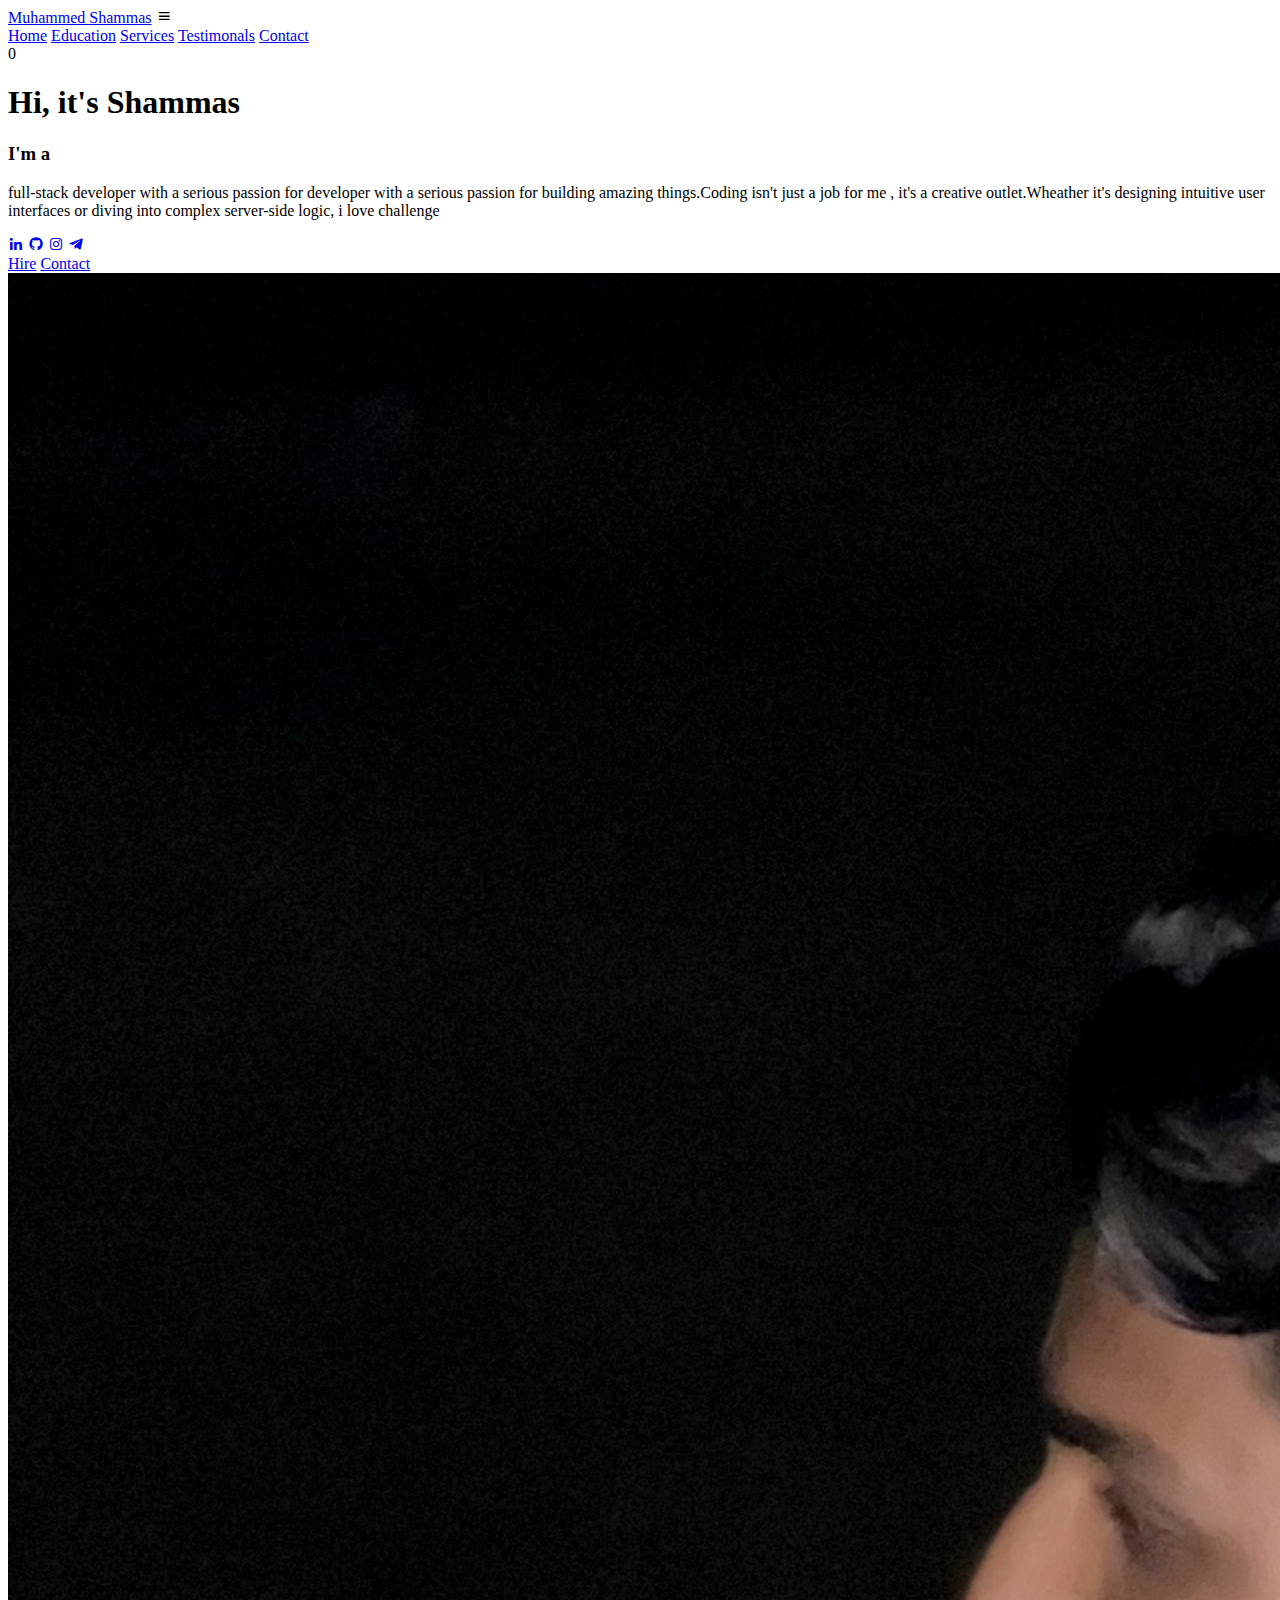
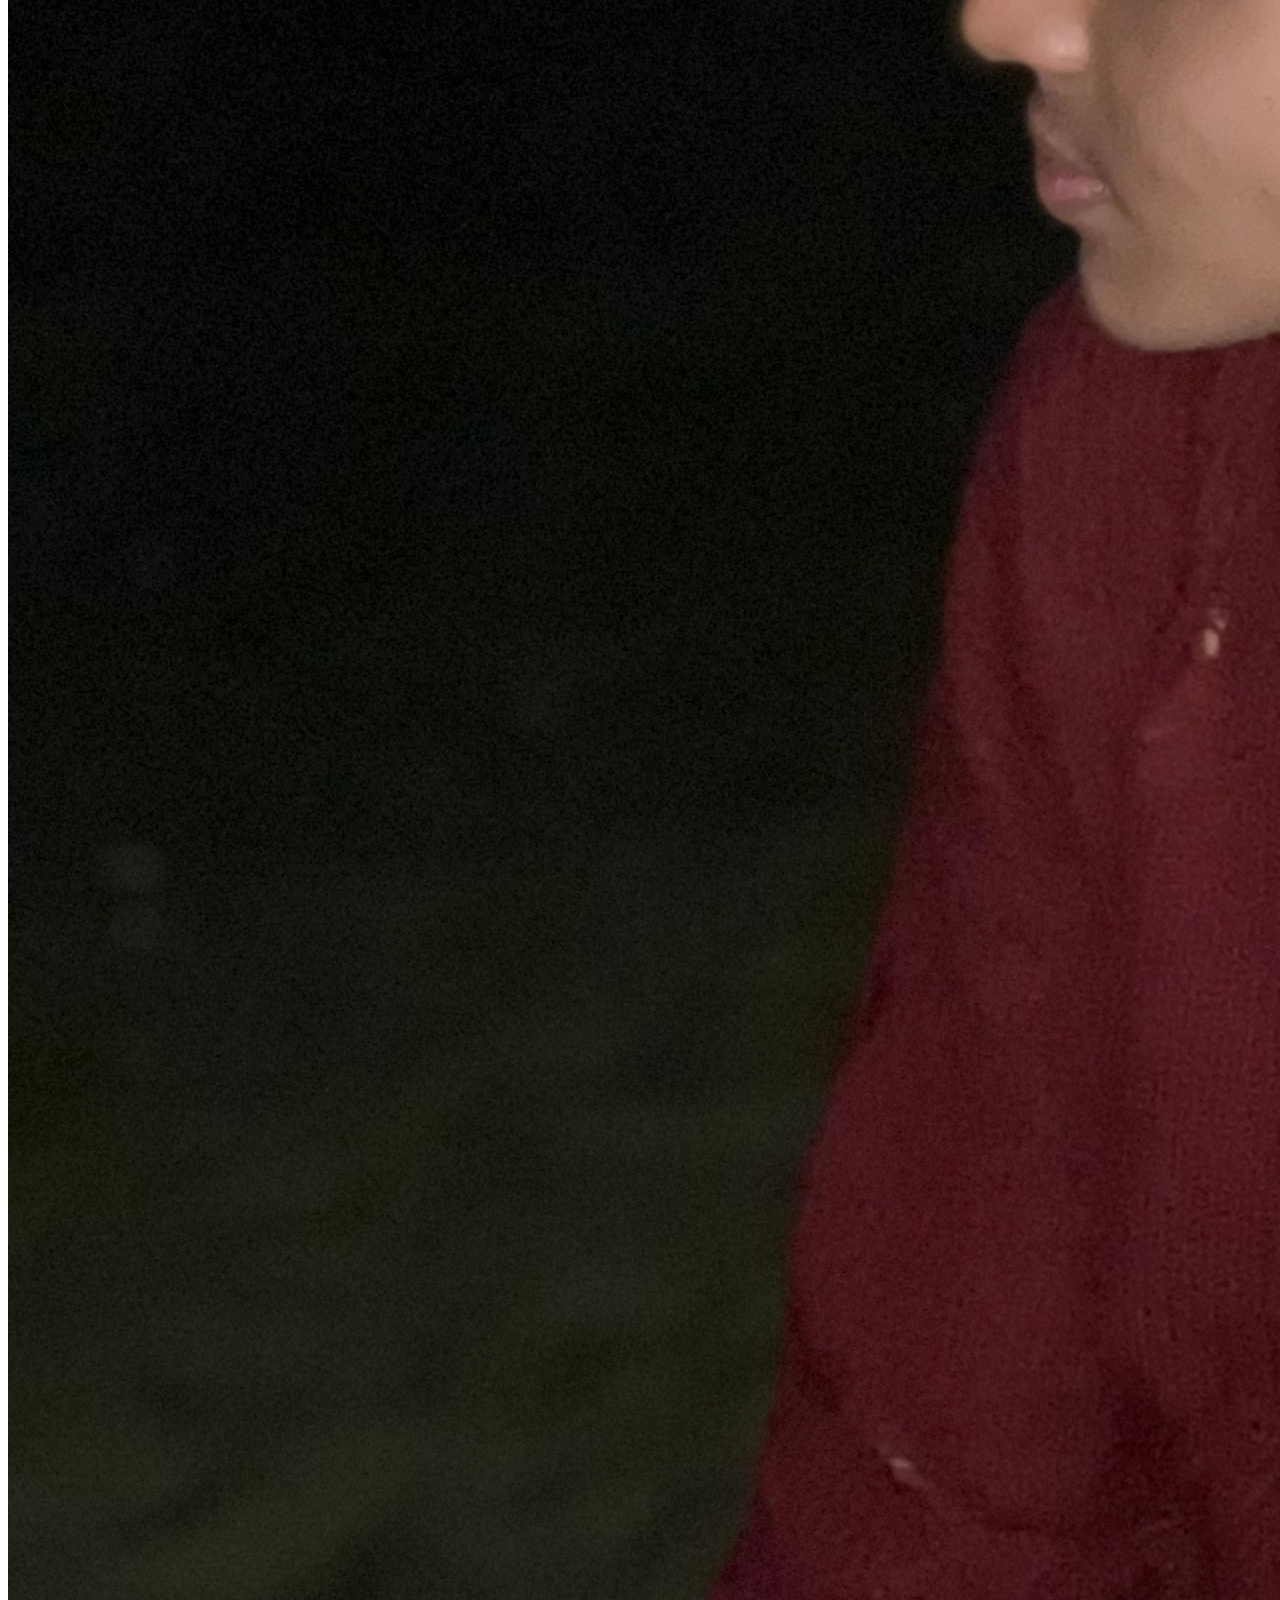
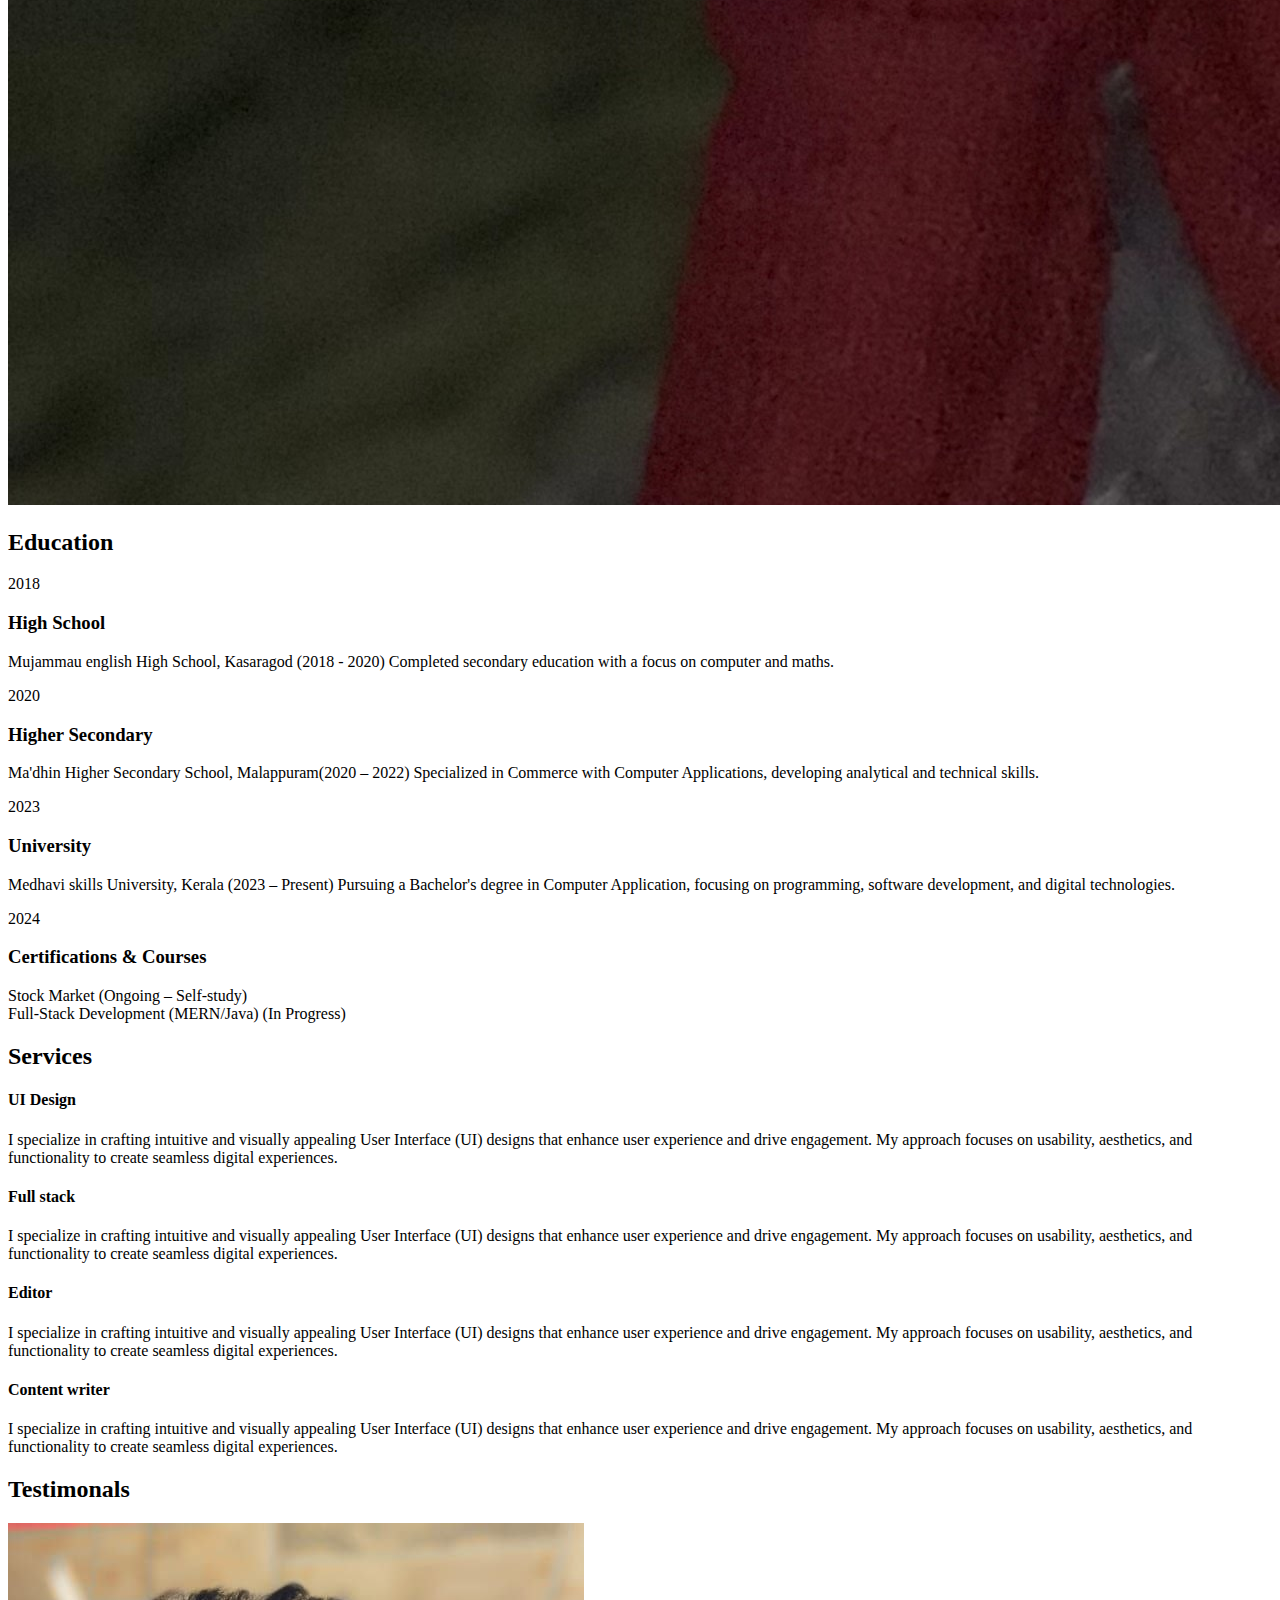
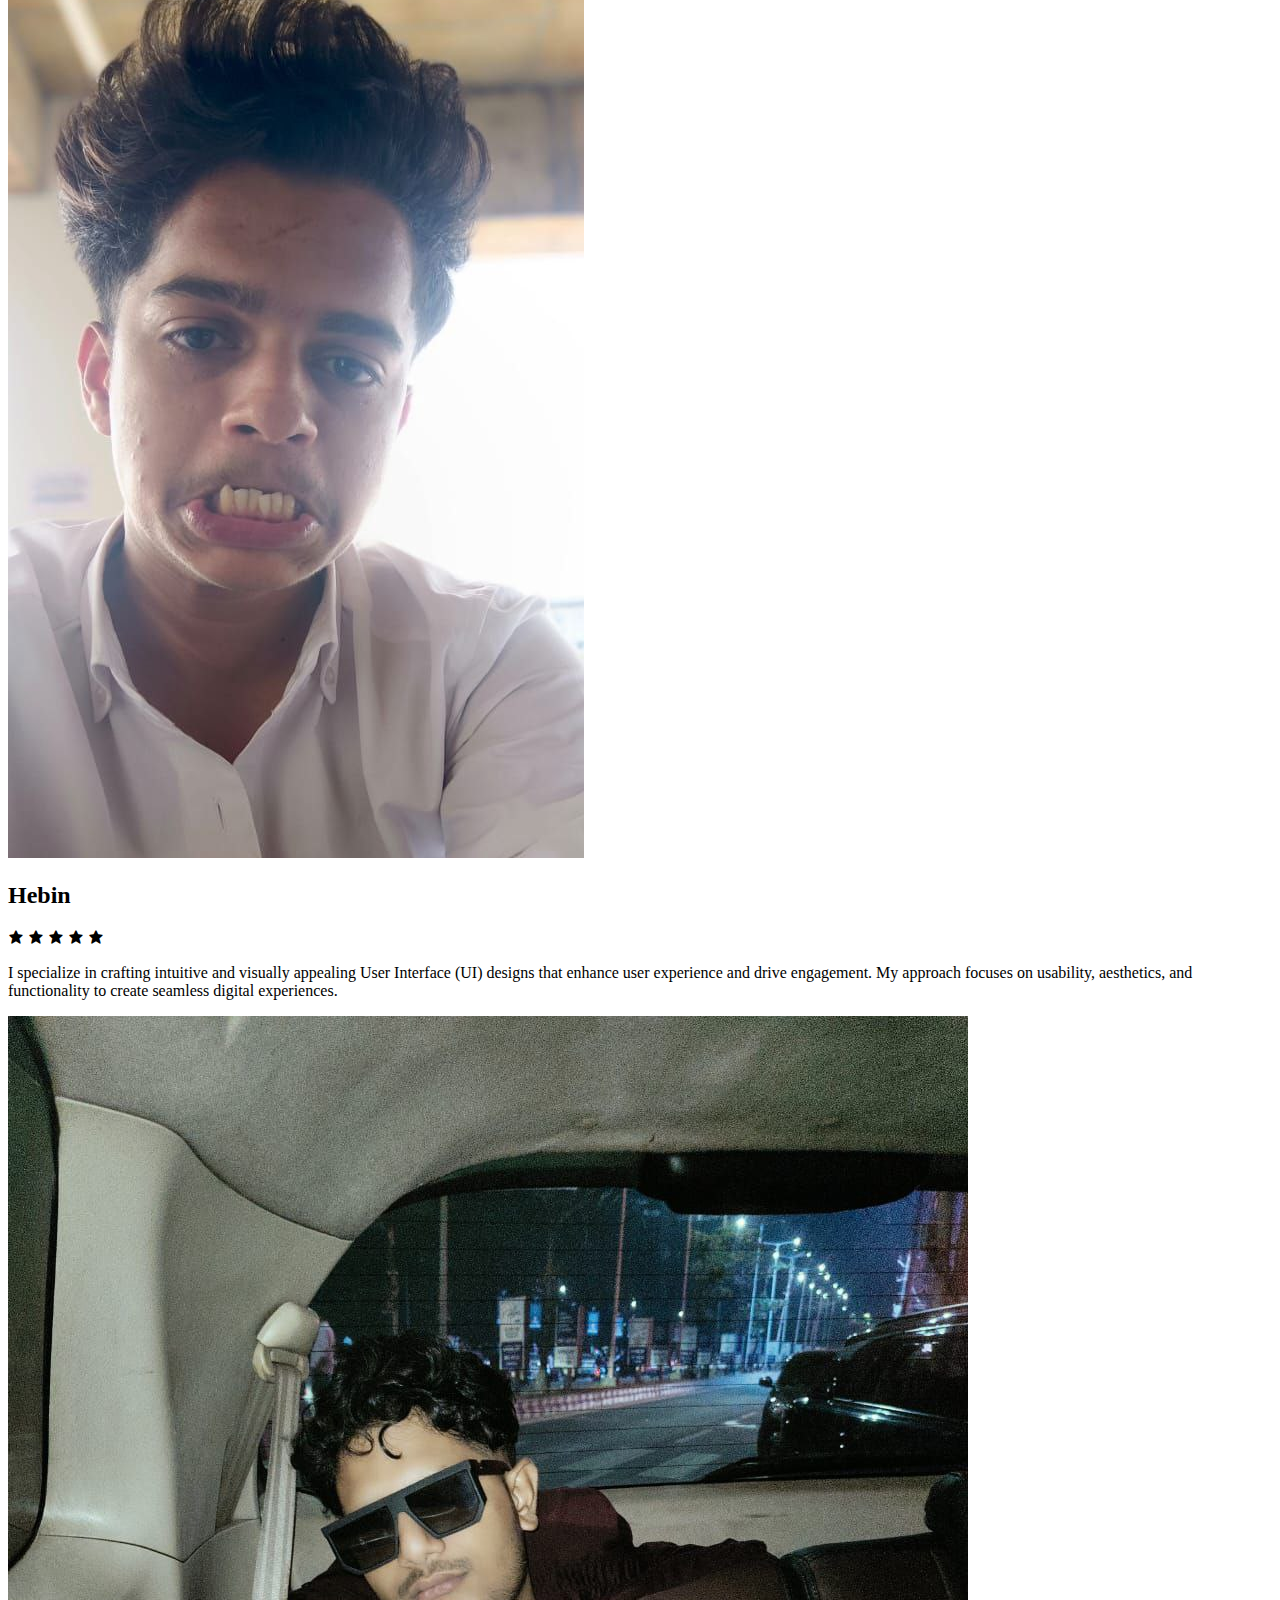
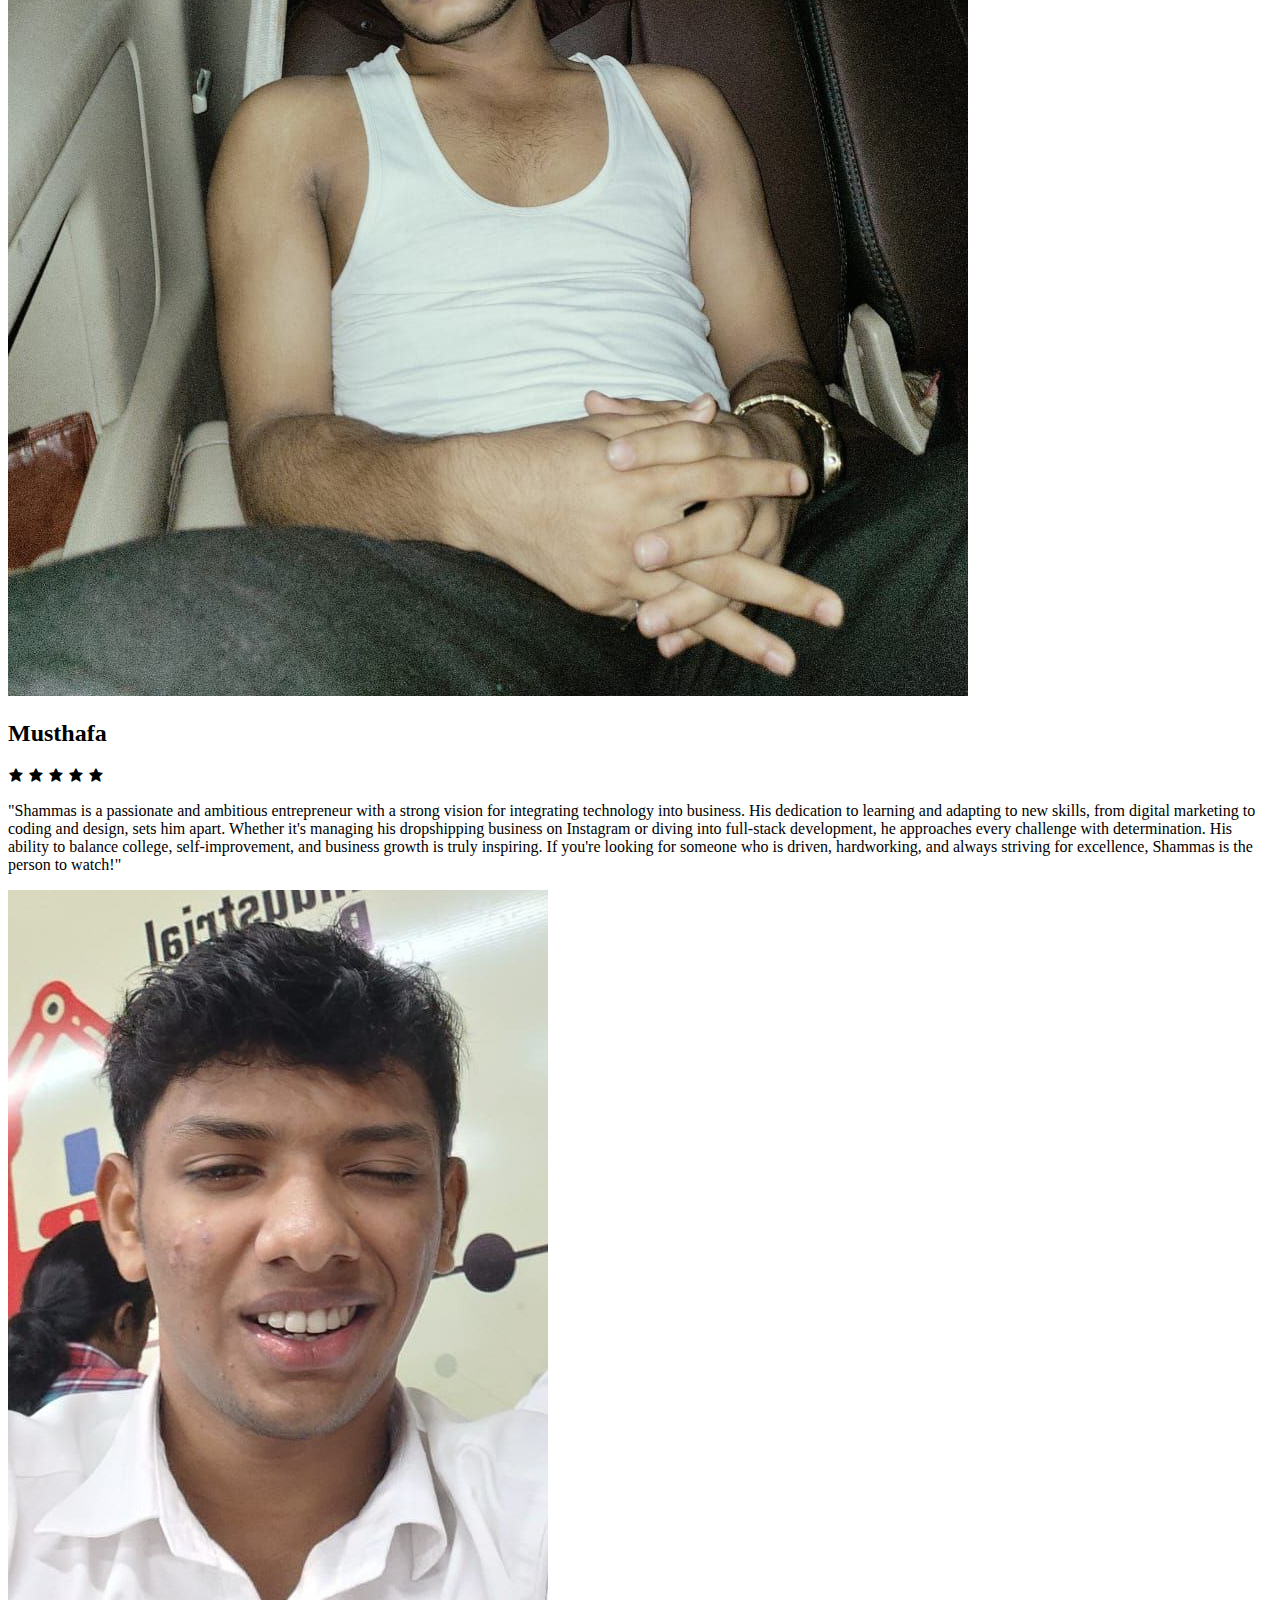
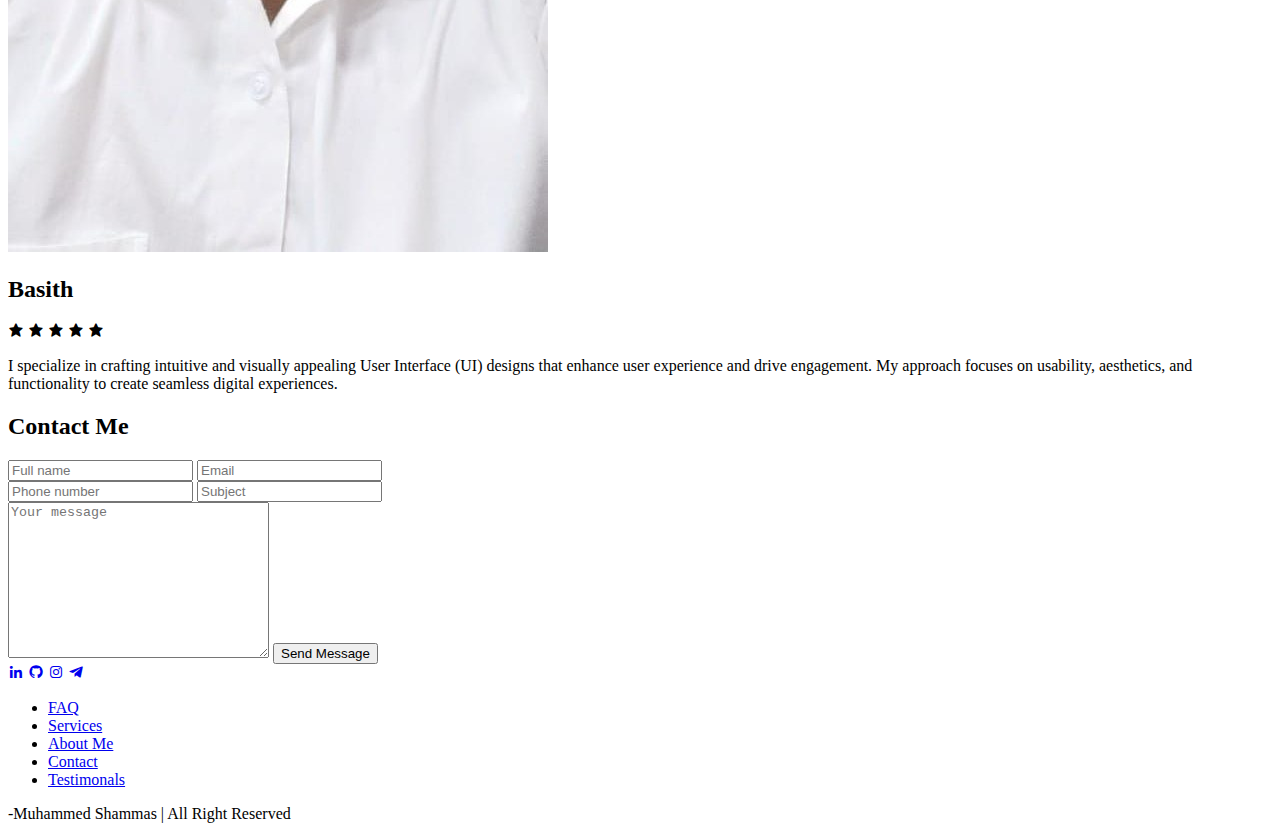
==== index.html @ 249c3560 "Create index.html" ====
<!DOCTYPE html>
<html lang="en">
<head>
    <meta charset="UTF-8">
    <meta name="viewport" content="width=device-width, initial-scale=1.0">
    <title>Portfolio</title>
    <link rel="stylesheet" href="style.css">
    <link href='https://unpkg.com/boxicons@2.1.4/css/boxicons.min.css' rel='stylesheet'>
</head>
<body>

    <header class="header">
        <a href="#home" class="logo">Muhammed
            <span>Shammas</span></a>

            <i class='bx bx-menu' id="menu-icon"></i>

            <nav class="navbar">
                <a href="#home" class="active">Home</a>
                <a href="#education">Education</a>
                <a href="#services">Services</a>
                <a href="#testimonials">Testimonals</a>
                <a href="#contact">Contact</a>
                
            </nav>
    </header>
0
    <section class="home" id="home">
        <div class ="home-content">
            <h1> Hi, it's <span>Shammas</span></h1>
            <h3 class="text-animation">I'm a <span>
            </span></h3>
            <p>full-stack developer with a serious passion for developer with a serious passion for building amazing things.Coding isn't just a job for me , it's a creative outlet.Wheather it's designing intuitive user interfaces or diving into complex server-side logic, i love challenge</p>
            
            <div class="social-icons">
                <a href="https://www.linkedin.com/in/muhammed-shammas-97738934b?utm_source=share&utm_campaign=share_via&utm_content=profile&utm_medium=android_app"><i class='bx bxl-linkedin'></i></a>
                <a href="https://github.com/Shammmu"><i class='bx bxl-github' ></i></a>
                <a href="https://www.instagram.com/mhd_shms._?igsh=MTZoYzhnMzBIZmNqza=="><i class='bx bxl-instagram' ></i></a>
                <a href="https://t.me/contact/1739000240:8eMPopw_fuhthGIH"><i class='bx bxl-telegram'></i></a>
            </div>

                 <div class="btn-group">
                  <a href="https://wa.me/qr/IO5KYTDDGDRPA1" class="btn">Hire</a>
                  <a href="#contact"
                class="btn">Contact</a>
        </div>
    </div>
            <div class="home-img">
             <img src="../shammas.jpg" alt="">
          </div>
    </section>

<section class="education" id="education">
    <h2 class="heading">Education</h2>

    <div class="timeline-items">
        <div class="timeline-dot"></div>
            <div class="timeline-date">2018</div>
            <div class="timeline-content">
                <h3>High School</h3>
                <p> Mujammau english High School, Kasaragod (2018 - 2020)
                    Completed secondary education with a focus on computer and maths.</p>
            </div>
        </div>
    

    <div class="timeline-items">
        <div class="timeline-dot"></div>
            <div class="timeline-date">2020</div>
            <div class="timeline-content">
                <h3>Higher Secondary</h3>
                <p>Ma'dhin Higher Secondary School, Malappuram(2020 – 2022)
                    Specialized in Commerce with Computer Applications, developing analytical and technical skills.</p>
            </div>
        
    </div>

    <div class="timeline-items">
        <div class="timeline-dot"></div>
            <div class="timeline-date">2023</div>
            <div class="timeline-content">
                <h3>University</h3>
                <p>Medhavi skills University, Kerala (2023 – Present)
                    Pursuing a Bachelor's degree in Computer Application, focusing on programming, software development, and digital technologies.</p>
            </div>
        
    </div>

    <div class="timeline-items">
        <div class="timeline-dot"></div>
            <div class="timeline-date">2024</div>
            <div class="timeline-content">
                <h3>Certifications & Courses</h3>
                <p>Stock Market (Ongoing – Self-study)<br>
                    Full-Stack Development (MERN/Java) (In Progress)</p>
            </div>
        
    </div>
</section>

<section class="services" id="services">
    <h2 class="heading">Services</h2>

    <div class="services-container">
        <div class="service-box">
            <div class="service-info">
                <h4>UI Design</h4>
                <p>
                    I specialize in crafting intuitive and visually appealing User Interface (UI) designs
                     that enhance user experience and drive engagement. My approach focuses on usability,
                      aesthetics, and functionality to create seamless digital experiences.
                </p>
            </div>
        </div>

        <div class="service-box">
            <div class="service-info">
                <h4>Full stack </h4>
                <p>
                    I specialize in crafting intuitive and visually appealing User Interface (UI) designs
                     that enhance user experience and drive engagement. My approach focuses on usability,
                      aesthetics, and functionality to create seamless digital experiences.
                </p>
            </div>
        </div>

        <div class="service-box">
            <div class="service-info">
                <h4>Editor</h4>
                <p>
                    I specialize in crafting intuitive and visually appealing User Interface (UI) designs
                     that enhance user experience and drive engagement. My approach focuses on usability,
                      aesthetics, and functionality to create seamless digital experiences.
                </p>
            </div>
        </div>

        
        <div class="service-box">
            <div class="service-info">
                <h4>Content writer</h4>
                <p>
                    I specialize in crafting intuitive and visually appealing User Interface (UI) designs
                     that enhance user experience and drive engagement. My approach focuses on usability,
                      aesthetics, and functionality to create seamless digital experiences.
                </p>
            </div>
        </div>
    </div>
</section>

 <section class="testimonials" id="testimonials">
    <div class="testimonials-box">
        <h2 class="heading">Testimonals</h2>

        <div class="wrapper">
            <div class="testimonial-item">
                <img src="/hebin.jpg" alt="">
                <h2>Hebin</h2>
                <div class="rating">
                    
                    <i class='bx bxs-star'
                    id="staar"></i>
                    <i class='bx bxs-star'
                    id="staar"></i>
                    <i class='bx bxs-star'
                    id="staar"></i>
                    <i class='bx bxs-star'
                    id="staar"></i>
                    <i class='bx bxs-star'
                    id="staar"></i>

                </div>
                
                <p>I specialize in crafting intuitive and visually appealing User Interface (UI) designs
                    that enhance user experience and drive engagement. My approach focuses on usability,
                     aesthetics, and functionality to create seamless digital experiences.</p>
            </div>
        
            <div class="testimonial-item">
                <img src="/musthafa.jpg" alt="">
                <h2>Musthafa</h2>
                <div class="rating">
                    <i class='bx bxs-star'
                    id="staar"></i>
                    <i class='bx bxs-star'
                    id="staar"></i>
                    <i class='bx bxs-star'
                    id="staar"></i>
                    <i class='bx bxs-star'
                    id="staar"></i>
                    <i class='bx bxs-star'
                    id="staar"></i>

                </div>
                <p>"Shammas is a passionate and ambitious entrepreneur with a strong vision for integrating technology into business. His dedication to learning and adapting to new skills, from digital marketing to coding and design, sets him apart. Whether it's managing his dropshipping business on Instagram or diving into full-stack development, he approaches every challenge with determination. His ability to balance college, self-improvement, and business growth is truly inspiring. If you're looking for someone who is driven, hardworking, and always striving for excellence, Shammas is the person to watch!"







                </p>
            </div>
            <div class="testimonial-item">
                <img src="/basith.jpg" alt="">
                <h2>Basith</h2>
                <div class="rating">
                    <i class='bx bxs-star'
                    id="staar"></i>
                    <i class='bx bxs-star'
                    id="staar"></i>
                    <i class='bx bxs-star'
                    id="staar"></i>
                    <i class='bx bxs-star'
                    id="staar"></i>
                    <i class='bx bxs-star'
                    id="staar"></i>

                </div>
                <p>I specialize in crafting intuitive and visually appealing User Interface (UI) designs
                    that enhance user experience and drive engagement. My approach focuses on usability,
                     aesthetics, and functionality to create seamless digital experiences.</p>
            </div>
        </div>
    </div>
 </section>

    <section class="contact" id="contact">
        <h2 class="heading">Contact <span>Me</span>
        </h2>

        <form action="">
            <div class="input-group">
                <div class="input-box">
                    <input type="text"
                    placeholder="Full name">
                    <input type="email"
                    placeholder="Email">
                </div>
                <div class="input-box">
                    <input type="number"
                    placeholder="Phone number">
                    <input type="text"
                    placeholder="Subject">
                </div>
                </div>

                <div class="input-group-2">
                    <textarea name="" id="" cols="30"
                    rows="10" placeholder="Your message"></textarea>
                    <input type="submit" value="Send Message" class="btn">
                
            </div>
        </form>
    </section>

    <footer class="footer">
        <div class="social">
            <a href="https://www.linkedin.com/in/muhammed-shammas-97738934b?utm_source=share&utm_campaign=share_via&utm_content=profile&utm_medium=android_app"><i class='bx bxl-linkedin'></i></a>
            <a href="https://github.com/Shammmu"><i class='bx bxl-github' ></i></a>
            <a href="https://www.instagram.com/mhd_shms._?igsh=MTZoYzhnMzBIZmNqza=="><i class='bx bxl-instagram' ></i></a>
            <a href="https://t.me/contact/1739000240:8eMPopw_fuhthGIH"><i class='bx bxl-telegram'></i></a>

        </div>
        <ul class="list">
            <li>
                <a href="#">FAQ</a>
            </li>

            <li>
                <a href="#services">Services</a>
            </li>

            <li>
                <a href="#">About Me</a>
            </li>
            <li>
                <a href="#contact">Contact</a>
            </li>
            <li>
                <a href="#testimonials">Testimonals</a>
            </li>
            
        </ul>
        <p class="copyright">
            -Muhammed Shammas | All Right Reserved
        </p>
    </footer>
    <script src="script.js"></script>   

  

</body>
</html>
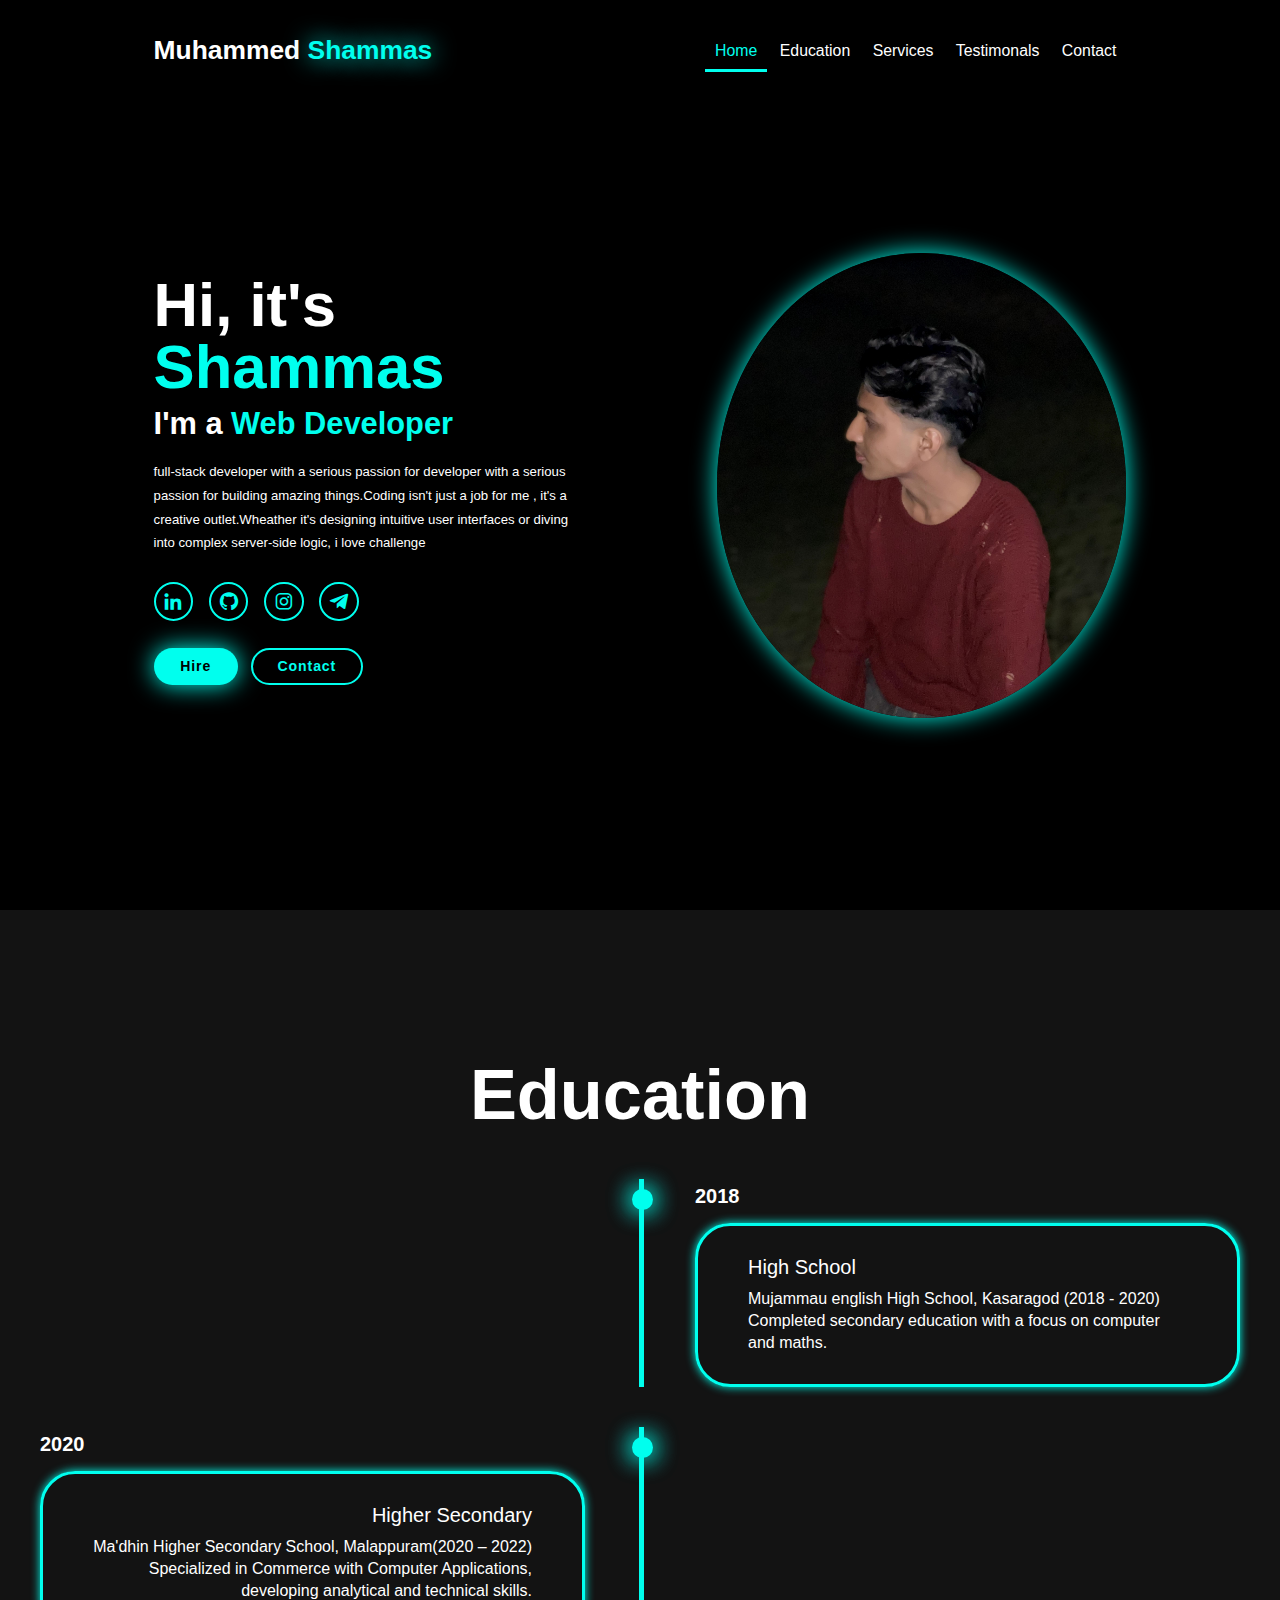
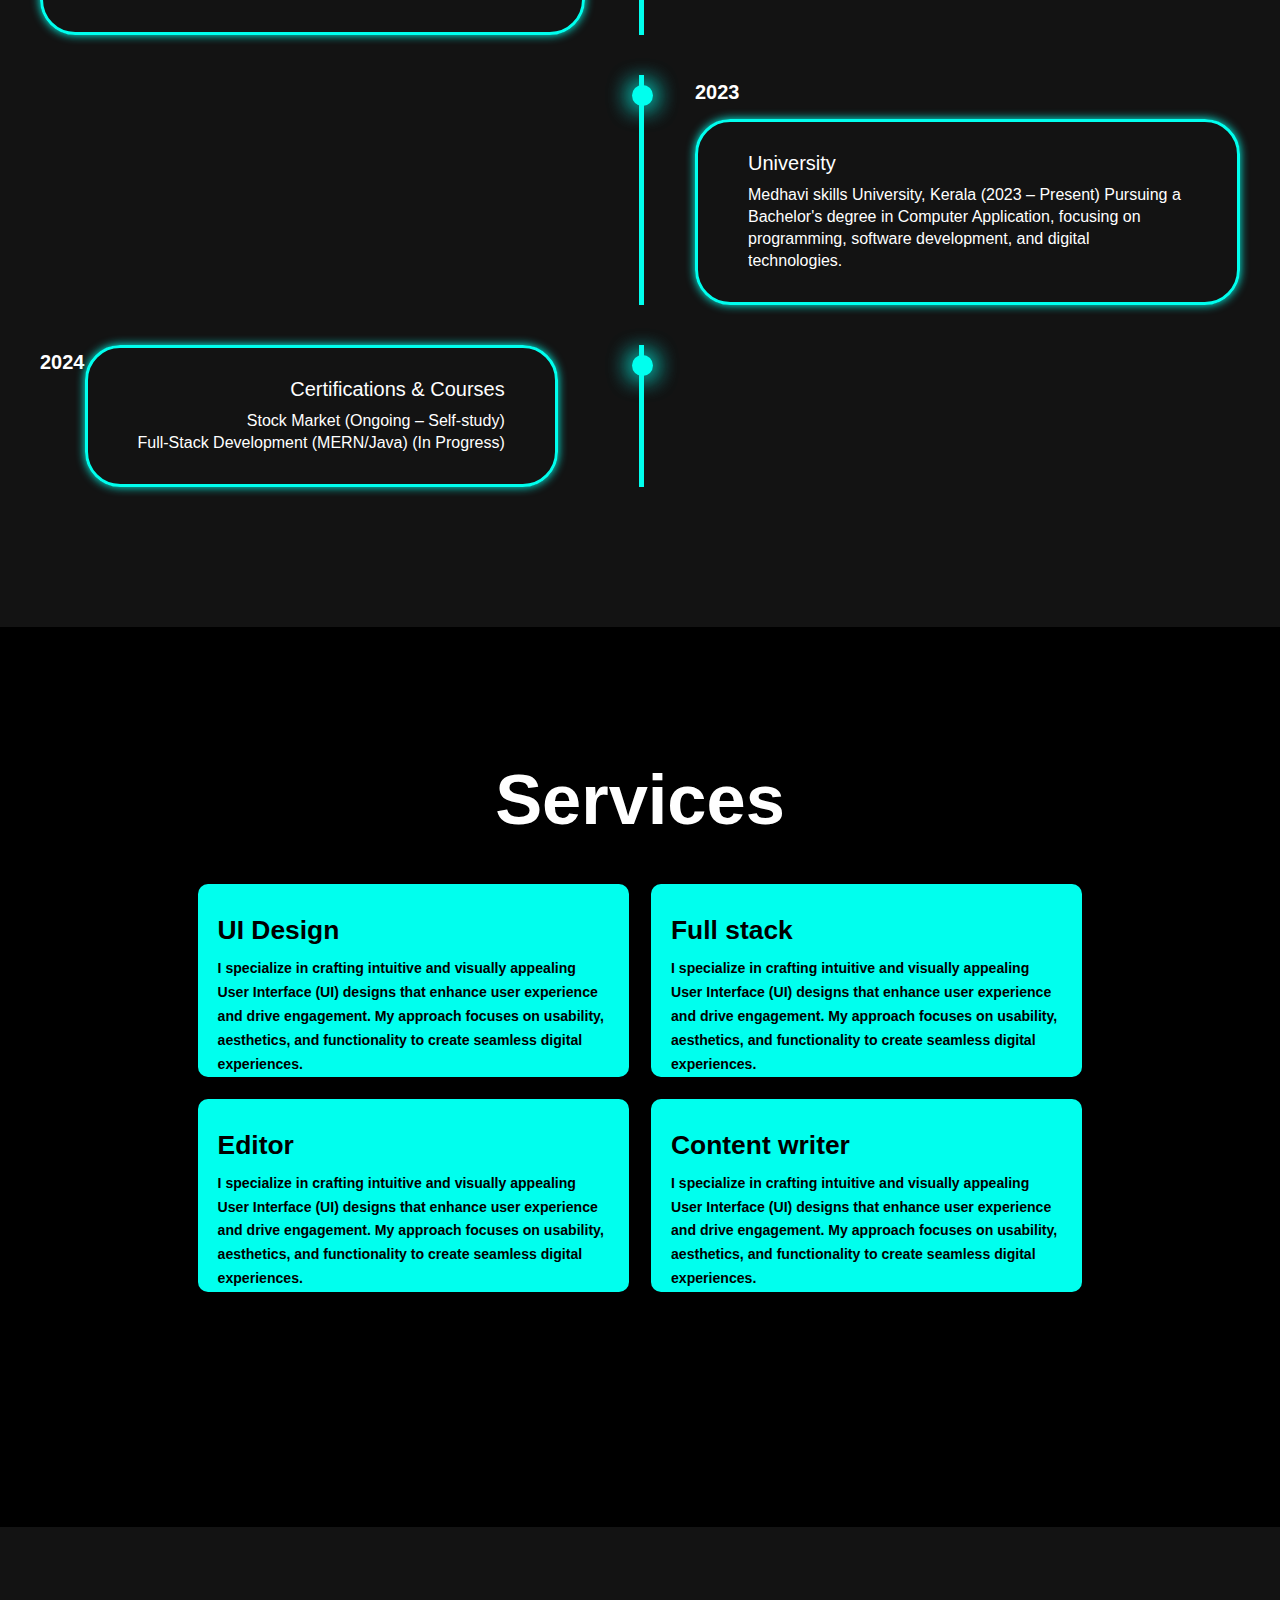
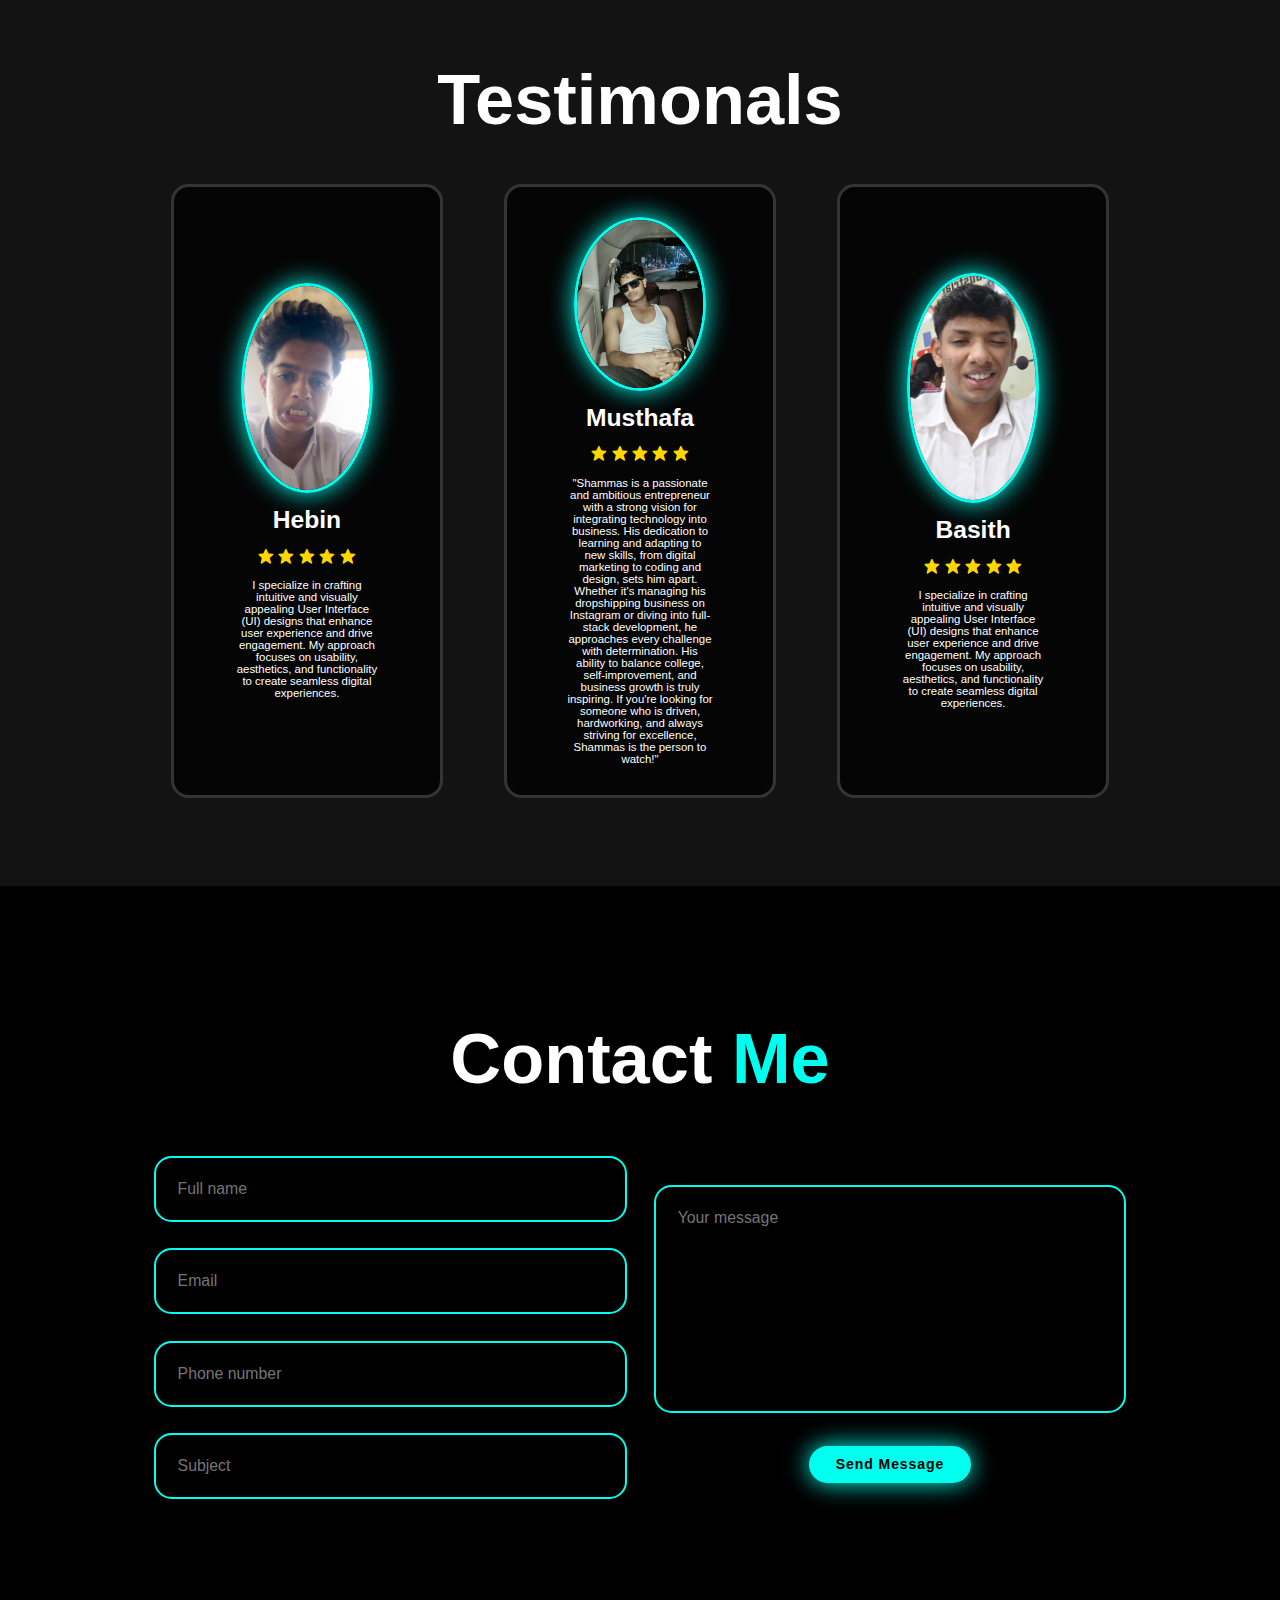
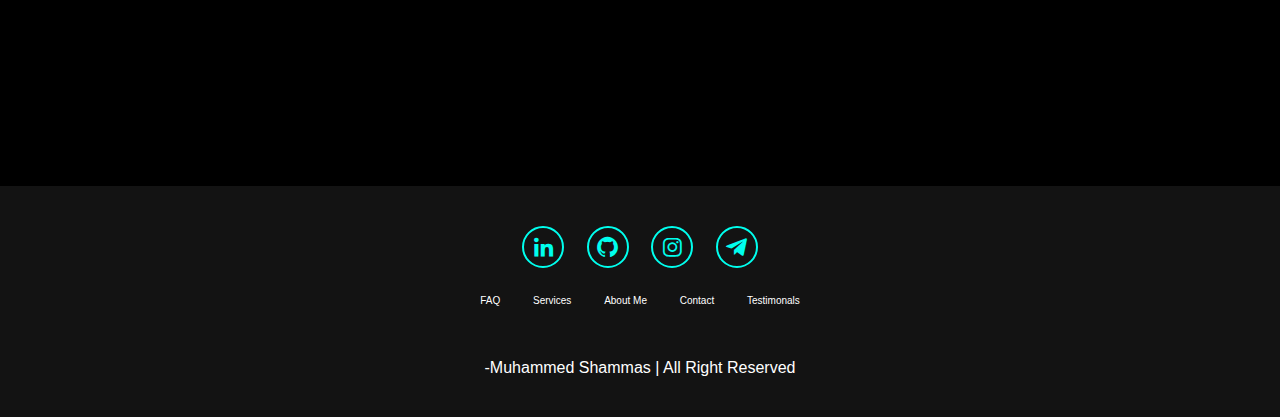
==== commit d7f16b00: "Update index.html" ====
--- a/index.html
+++ b/index.html
@@ -155,7 +155,7 @@
 
         <div class="wrapper">
             <div class="testimonial-item">
-                <img src="/hebin.jpg" alt="">
+                <img src="hebin.jpg" alt="Hebin">
                 <h2>Hebin</h2>
                 <div class="rating">
                     
--- a/style.css
+++ b/style.css
@@ -0,0 +1,670 @@
+*{
+    margin: 0;
+    padding: 0;
+    box-sizing: border-box;
+    text-decoration: none;
+    border: none;
+    outline: none;
+    scroll-behavior: smooth;
+    font-family: "Poppins",sans-serif;
+}
+:root{
+    --bgcolor:#080808;
+    --second-bg-color:#131313;
+    --text-color:white;
+    --main-color:#00ffee; 
+}
+html{
+    font-size: 60%;
+    overflow-x: hidden;
+    background-color: black;
+}
+body{
+    background: var(--bg-color);
+    color:var(--text-color);
+
+}
+.header{
+    position:fixed;
+    top:0;
+    left: 0;
+    width: 100%;
+    padding: 4rem 12% 4rem;
+    background: rgba(0, 0, 0, 3);
+    backdrop-filter: blur(10px);
+    display: flex;
+    justify-content: space-between;
+    align-items: center;
+    z-index: 5;
+
+}
+.logo{
+    font-size: 3rem;
+    color: var(--text-color);
+    font-weight: 800;
+    cursor: pointer;
+    transition: 0.3s ease;
+}
+.logo:hover{
+    transform: scale(1.1);
+}
+.logo span{
+    text-shadow: 0 0 25px var(--main-color);
+}
+.navbar a{
+    font-size: 1.8rem;
+    color: var(--text-color);
+    margin-left: 4 rem;
+    font-weight: 500;
+    transition: 0.3s ease;
+    border-bottom: 3px solid transparent;
+    padding: 10px;
+}
+.navbar a:hover,
+.navbar a.active{
+    color: var(--main-color);
+    border-bottom: 3px solid var(--main-color);
+}
+#menu-icon{
+    font-size: 3.6rem;
+    color:var(--main-color);
+    display:none;
+}
+section{
+    min-height: 100vh;
+    padding: 10rem 12% 10rem;
+}
+.home{
+    display: flex;
+    align-items: center;
+    justify-content: center;
+    gap: 15rem;
+}
+.home-content{
+    display: flex;
+    flex-direction: column;
+    align-items: baseline;
+    text-align: left;
+    justify-content: center;
+    margin-top: 3rem;
+}
+span{
+    color: var(--main-color);
+    
+
+}
+.logo span{
+    color: var(--main-color);
+}
+.home-content h3{
+    margin-bottom: 2rem;
+    margin-top: 1rem;
+    font-size: 3.5rem;
+
+
+}
+.home-content h1{
+    font-size: 7rem;
+    font-weight: 700;
+    margin-top: 1.5rem;
+    line-height: 1;
+}
+.home-img{
+    border-radius: 50%;
+}
+.home-img img{
+    position: relative;
+    top: 3rem;
+    width: 32vw;
+    border-radius: 50%;
+    box-shadow: 0 0 25px var(--main-color);
+    cursor: pointer;
+    transition:0.4s ease-in-out;
+    
+}
+.home-img img:hover{
+    box-shadow: 0 0 25px var(--main-color),
+                0 0 50px var(--main-color),
+                0 0 100px var(--main-color);
+}
+
+.home-content p{
+    font-size: 1.5rem;
+    font-weight: 500;
+    line-height: 1.8;
+    max-width: 1000px;
+
+}
+.social-icons a{
+    display: inline-flex;
+    justify-content: center;
+    align-items: center;
+    height: 4.5rem;
+    width: 4.5rem;
+    background: transparent;
+    border: 2px solid var(--main-color);
+    font-size: 2.5rem;
+    border-radius: 50%;
+    color: var(--main-color);
+    margin: 3rem 1.5rem 3rem 0;
+    transition: 0.3s ease-in-out;
+}
+.social-icons a:hover{
+    color: var(--text-color);
+    transform: scale(1.5,1.5)translatey(-5px);
+    box-shadow: 0 0 25px var(--main-color);
+
+}
+.btn{
+    display: inline-block;
+    padding: 1rem 2.8rem;
+    background: var(--main-color);
+    box-shadow: 0 0 25px var(--main-color);
+    border-radius: 4rem;
+    font-size: 1.6rem;
+    color: black;
+    border: 2px solid transparent;
+    letter-spacing: 0.1rem;
+    font-weight: 600;
+    transition: 0.3s ease-in-out;
+    cursor: pointer;
+
+}
+.btn:hover{
+    transform: scale(1.05);
+    box-shadow: 0 0 50px var(--main-color);
+
+}
+.btn-group{
+    display: flex;
+    align-items: center;
+    gap: 1.5rem;
+}
+.btn-group a:nth-of-type(2){
+    background-color: black;
+    color: var(--main-color);
+    border: 2px solid var(--main-color);
+    box-shadow: 0 0 25px transparent;
+    
+}
+.btn-group a:nth-of-type(2):hover{
+    box-shadow: 0 0 25px var(--main-color);
+    background-color: var(--main-color);
+    color: black;
+}
+.text-animation{
+    font-size: 34px;
+    font-weight: 600;
+    min-width: 280px;
+}
+.text-animation span{
+    position: relative;
+}
+.text-animation span::before{
+    content: "Web Developer";
+    color: var(--main-color);
+    animation: words 20s infinite;
+}
+.text-animation span::after{
+    content: "";
+    background-color: var(--bg-color);
+    position: absolute;
+    width: calc(100% + 8px);
+    height: 100%;
+    border-left: 3px solid var(--bg-color);
+    right: -8;
+    animation: cursor 0.6s infinite;
+}
+@keyframes cursor {
+    to{
+        border-left: 3px solid var(--main-color);
+    }
+    
+}
+@keyframes words {
+    0%,20%{
+        content:"Frontend Designer";
+    }
+    21% ,40%{
+        content: "Web Designer";
+    }
+    41%, 60%{
+        content: "UI / UX Designer";
+    }
+    61%, 80%{
+        content:"Web Developer";
+    }
+    81%, 100%{
+        content:"Softwar Tester";
+    }
+}
+@keyframes typing {
+    10%,
+    35%,
+    30%,
+    35%,
+    50%,
+    55%,
+    70%,
+    75%,
+    90%,
+    95%
+    {
+        width:0;
+    }
+    5%,
+    20%,
+    25%,
+    40%,
+    45%,
+    60%,
+    65%,
+    80%,
+    85%{
+        width: calc(100% + 8px);
+    }
+    
+}
+.heading{
+    font-size: 8rem;
+    text-align: center;
+    margin: 5rem 0;
+}
+.education{
+    padding: 100px 15px;
+    background: var(--second-bg-color);
+}
+.education h2{
+    margin-bottom: 5rem;
+}
+.timeline-items{
+    max-width: 1200px;
+    margin: auto;
+    display: flex;
+    flex-wrap:wrap ;
+    position: relative;
+}
+.timeline-items::before{
+    content: "";
+    position: absolute;
+    width: 5px;
+    height: 100%;
+    background-color: var(--main-color);
+    left: calc(50% - 1px);
+}
+.timeline-items{
+    margin-bottom: 40px;
+    width: 100%;
+    position: relative;
+
+}
+.timeline-item:last-child{
+    margin-bottom: 0;
+}
+.timeline-items:nth-child(odd){
+    padding-right: calc(50% + 30px);
+    text-align: right;
+}
+.timeline-items:nth-child(even){
+    padding-left:calc(50% + 30px) ;
+}
+.timeline-dot{
+    height: 21px;
+    width: 21px;
+    background-color: var(--main-color);
+    box-shadow: 0 0 25px var(--main-color),
+                0 0 25px var(--main-color);
+    position :absolute;
+    left: calc(50% - 8px);
+    border-radius: 50%;
+    top: 10px
+}
+.timeline-date{
+    font-size: 20px;
+    font-weight: 800;
+    color: white;
+    margin: 6px 0 15px;
+}
+.timeline-content{
+    background-color: var(--bg-color);
+    border: 3px solid var(--main-color);
+    padding: 30px 50px;
+    border-radius: 4rem;
+    box-shadow: 0 0 10px var(--main-color);
+    cursor: pointer;
+    transition: 0.3 ease-in-out;
+
+}
+.timeline-content:hover{
+    transform: scale(1.05);
+    box-shadow: 0 0 25px var(--main-color);
+
+}
+.timeline-content h3{
+    font-size: 20px;
+    color: white;
+    margin: 0 0 10px;
+    font-weight: 500;
+}
+.timeline-content{
+    color: white;
+    font-size: 16px;
+    font-weight: 300;
+    line-height: 22px;
+}
+::-webkit-scrollbar{
+    width: 15px;
+}
+::-webkit-scrollbar-thumb{
+    background-color: var(--main-color);
+}
+::-webkit-scrollbar-track{
+    background-color: var(--bg-color);
+    width: 50px;
+}
+.services{
+    background: var(--bg-color);
+    color: black;
+}
+.services h2{
+    margin-bottom: 5rem;
+    color: white;
+}
+.services-container{
+    display: grid;
+    grid-template-columns: repeat(2,1fr);
+    align-items: center;
+    gap: 2.5rem;
+}
+.service.box{
+    background-color: var(--main-color);
+    height: 300px;
+    border-radius: 3rem;
+    border: 5px solid transparent;
+    cursor: pointer;
+    transition: 0.4s ease-in-out;
+}
+.service.box:hover{
+    background: white;
+    color: black;
+    border: 5px solid var(--main-color);
+    transform: scale(1.03);
+
+}
+.service.box .service-info{
+    display: flex;
+    flex-direction: column;
+    text-align: left;
+    max-height: 200px;
+    justify-content: left;
+    align-items: baseline;
+    padding: 5rem 5rem;
+}
+.service-info {
+    background-color: var(--main-color);
+    padding: 20px;
+    border-radius: 10px;
+}
+.service-info:hover {
+    background-color: var(--text-color);
+}
+.service-info h4{
+    font-size: 3rem;
+    font-weight: 800;
+    line-height: 2;
+}
+.service-info p{
+    font-size: 1.6rem;
+    font-weight: 600;
+    max-height: 100px;
+    line-height: 1.7;
+    margin: auto;
+}
+.testimonials{
+    background:var(--second-bg-color);
+}
+.testimonials-box{
+    background-size: cover;
+    display: flex;
+    align-items: center;
+    justify-content: center;
+    flex-direction: column;
+}
+.testimonials.heading{
+    margin-bottom: 5rem;
+}
+.testimonials-box img{
+    width: 15rem;
+    border-radius: 50%;
+    border: 3px solid var(--main-color);
+    box-shadow: 0 0 25px var(--main-color);
+}
+.wrapper{
+    display: grid;
+    grid-template-columns: repeat(3,1fr);
+    gap: 3rem;
+}
+.testimonial-item{
+    min-height: 550px;
+    max-width: 450px;
+    background: rgba(0, 0, 0, 0.7);
+    border: 3px solid rgba(238, 238, 238, 0.2);
+    border-radius: 2rem;
+    margin: 0 2rem;
+    padding: 30px 60px;
+    cursor: pointer;
+    display: flex;
+    flex-direction: column;
+    align-items: center;
+    justify-content: center;
+    text-align: center;
+    gap: 1.5rem;
+    color: white;
+    transition: 0.4s ease-in-out;
+}
+.testimonial-item:hover{
+    border: 3px solid var(--main-color);
+    transform: translateY(-10px)scale(1.03);
+    box-shadow: 0 0 50px var(--main-color);
+}
+.testimonial-item h2{
+    font-size: 2.8rem;
+}
+.testimonial-item p{
+    font-size: 1.3rem;
+}
+#staar{
+    color: gold;
+    font-size: 2rem;
+}
+.contact{
+    background-color: var(--bg-color);
+}
+.contact h2{
+    margin-bottom: 3rem;
+    color: white;
+}
+.contact form{
+    display: flex;
+    align-items: center;
+    justify-content: center;
+    gap: 3rem;
+    margin: 5rem auto;
+    text-align: center;
+}
+.contact form .input-box{
+    display: flex;
+    justify-content: center;
+    flex-wrap: wrap;
+}
+.contact form .input-box input,
+.contact form textarea{
+    width: 100%;
+    padding: 2.5rem;
+    font-size: 1.8rem;
+    color: var(--text-color);
+    background: var(--bg-color);
+    border-radius: 2rem;
+    border: 2px solid var(--main-color);
+    margin: 1.5rem 0 ;
+    resize: none;
+}
+.contact form .btn{
+    margin-top:2rem;
+}
+.footer{
+    position: relative;
+    bottom: 0;
+    width: 100%;
+    padding: 40px 0;
+    background-color: var(--second-bg-color);
+}
+.footer .social{
+    text-align: center;
+    padding-bottom: 25px;
+    color: var(--main-color);
+}
+.footer .social a{
+    font-size: 25px;
+    color: var(--main-color);
+    border: 2px solid var(--main-color);
+    width: 42px;
+    height: 42px;
+    line-height: 42px;
+    display: inline-block;
+    text-align: center;
+    border-radius: 50%;
+    margin: 0 10px;
+    transition: 0.3 ease-in-out;
+}
+.footer .social a:hover{
+    transform: scale(1.2)translateY(-10px);
+    background-color: var(--main-color);
+    color: black;
+    box-shadow: 0 0 25px var(--main-color);
+}
+.footer ul{
+    margin-top: 0;
+    padding: 0;
+    font-size: 10px;
+    line-height: 1.6;
+    margin-bottom: 0;
+    text-align: center;
+}
+.footer ul li a{
+    color: white;
+    border-bottom: 3px solid transparent;
+    transition: 0.3s ease-in-out;
+}
+.footer ul li a:hover{
+    border-bottom: 3px solid var(--main-color);
+
+}
+.footer ul li{
+    display: inline-block;
+    padding: 0 15px;
+}
+.footer .copyright{
+    margin-top:50px;
+    text-align: center;
+    font-size: 16px;
+    color: white;
+}
+@media(max-width:1285px){
+    html{
+        font-size: 55%;
+    }
+    .services-container{
+        padding-bottom: 7rem;
+        grid-template-columns: repeat(2,1fr);
+        margin: 0 5rem;
+    }
+}
+@media(max-width:991px){
+    header{
+        padding: 2rem 3%;
+}
+    section{
+        padding: 10rem 3% 2rem;
+    }
+    tineline-items::before{
+        left: 7px;
+    }
+    .timeline-items:nth-child(odd){
+        padding-right: 0;
+        text-align: left;
+    }
+    .timeline-items:nth-child(odd),
+    .timeline-items:nth-child(even){
+        padding-left:37px ;
+    }
+    .timeline-dot{
+        left: 0;
+    }
+    .services{
+        padding-bottom: 7rem;
+        
+    }
+    .testimonals.wrapper{
+        grid-template-columns:repeat(1,1fr);
+    }
+    .contact form{
+        flex-direction: column;
+    }
+    .footer{
+        padding: 2rem 3%;
+    }
+}
+@media(max-width:895px){
+    #menu-icon{
+        display:block
+    }
+    .navbar{
+        position: absolute;
+        top: 100%;
+        right: 0;
+        width: 50%;
+        padding: 1rem 3%;
+        background: rgba(0, 0, 0, 0.8);
+        backdrop-filter: blur(20px);
+        border-bottom-left-radius: 2rem;
+        border-left: 2px solid var(--main-color);
+        border-bottom: 2px solid var(--main-color);
+        display: none;
+    }
+    .navbar.active{
+        display: block;
+    }
+    .navbar a{
+        display: block;
+        font-size: 2rem;
+        margin: 3rem 0;
+        color: white;
+    }
+    .home{
+        flex-direction: column-reverse;
+        margin: 5rem 4rem;
+    }
+    .home-content h3{
+        font-size: 2.6rem;
+    }
+    .home-content h1{
+        font-size: 8rem;
+        margin-top: 3rem;
+    }
+    .home.content p{
+        max-width: 600px;
+        margin: 0 auto;
+
+    }
+    .home-img img{
+        width: 56vw;
+    }
+    .services h2{
+        margin-bottom: 3rem;
+    }
+    .services-container{
+        grid-template-columns: repeat(1,1fr);
+
+    }
+}
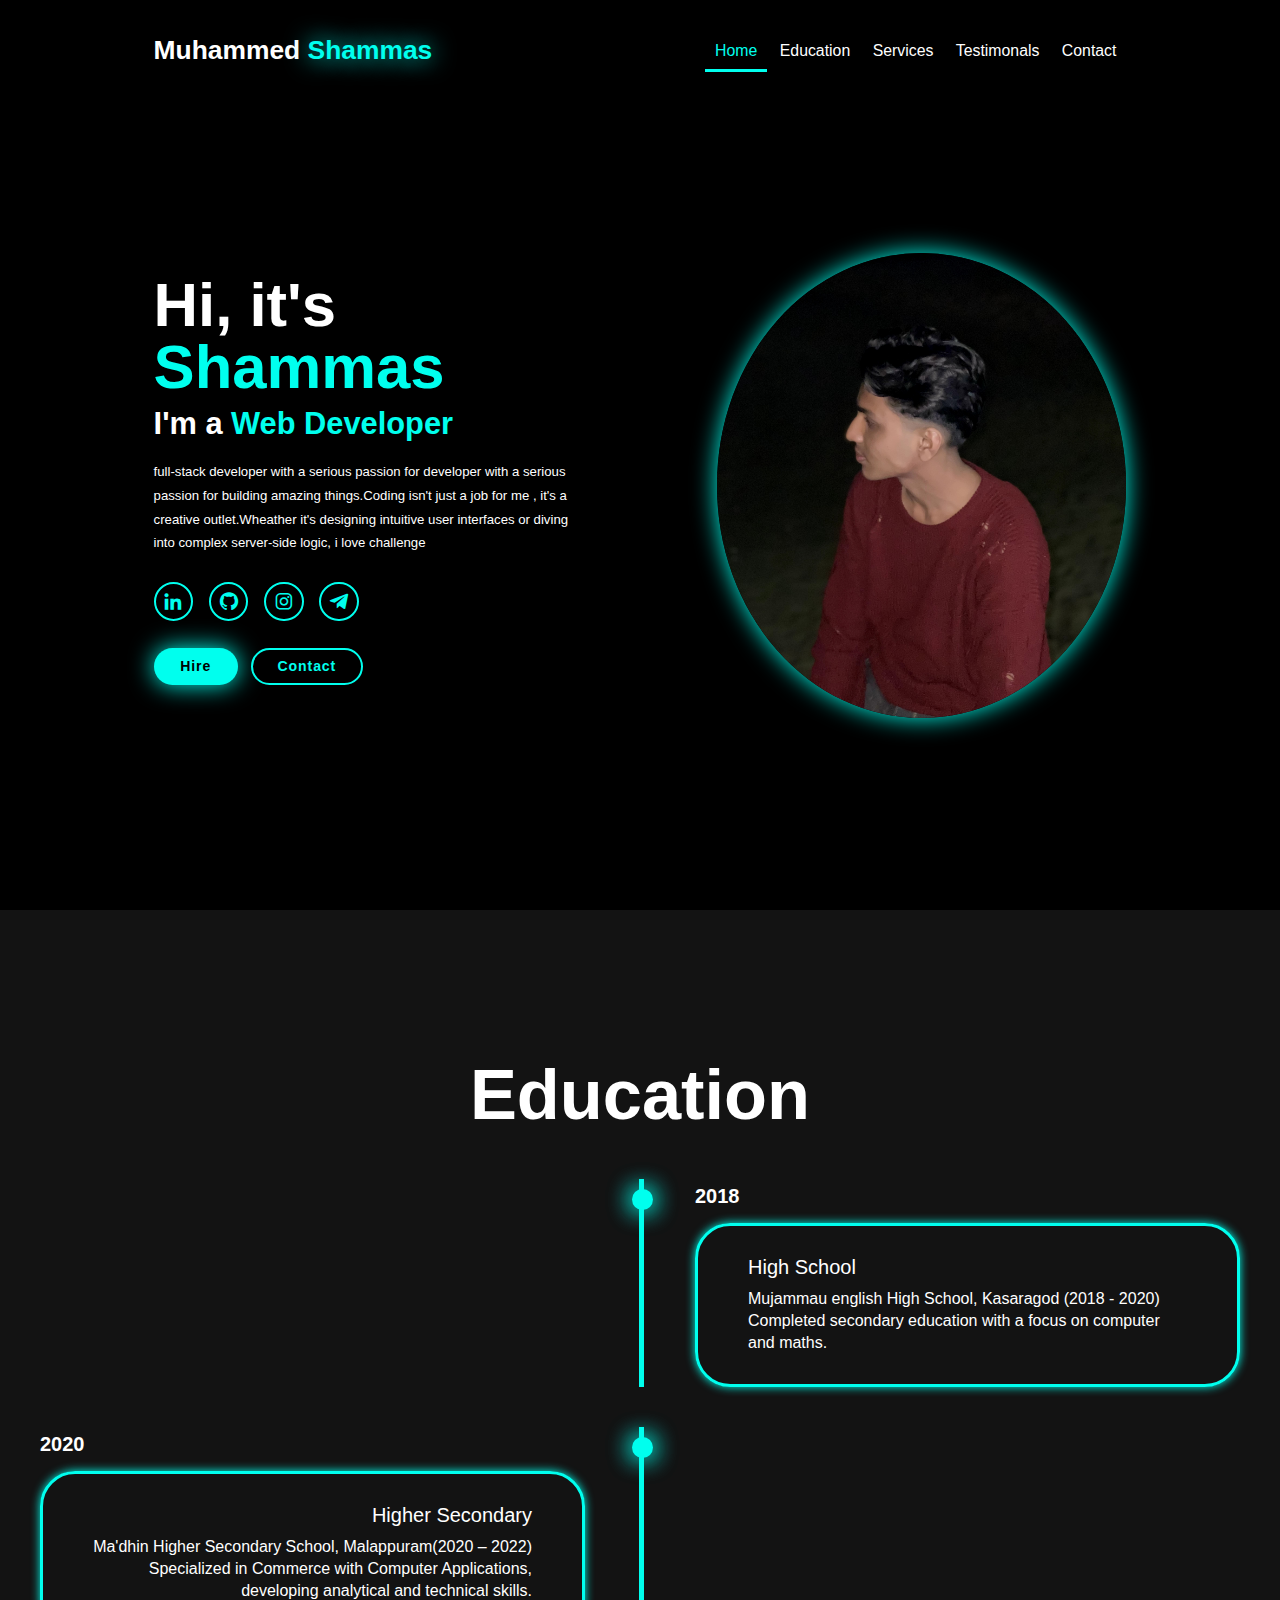
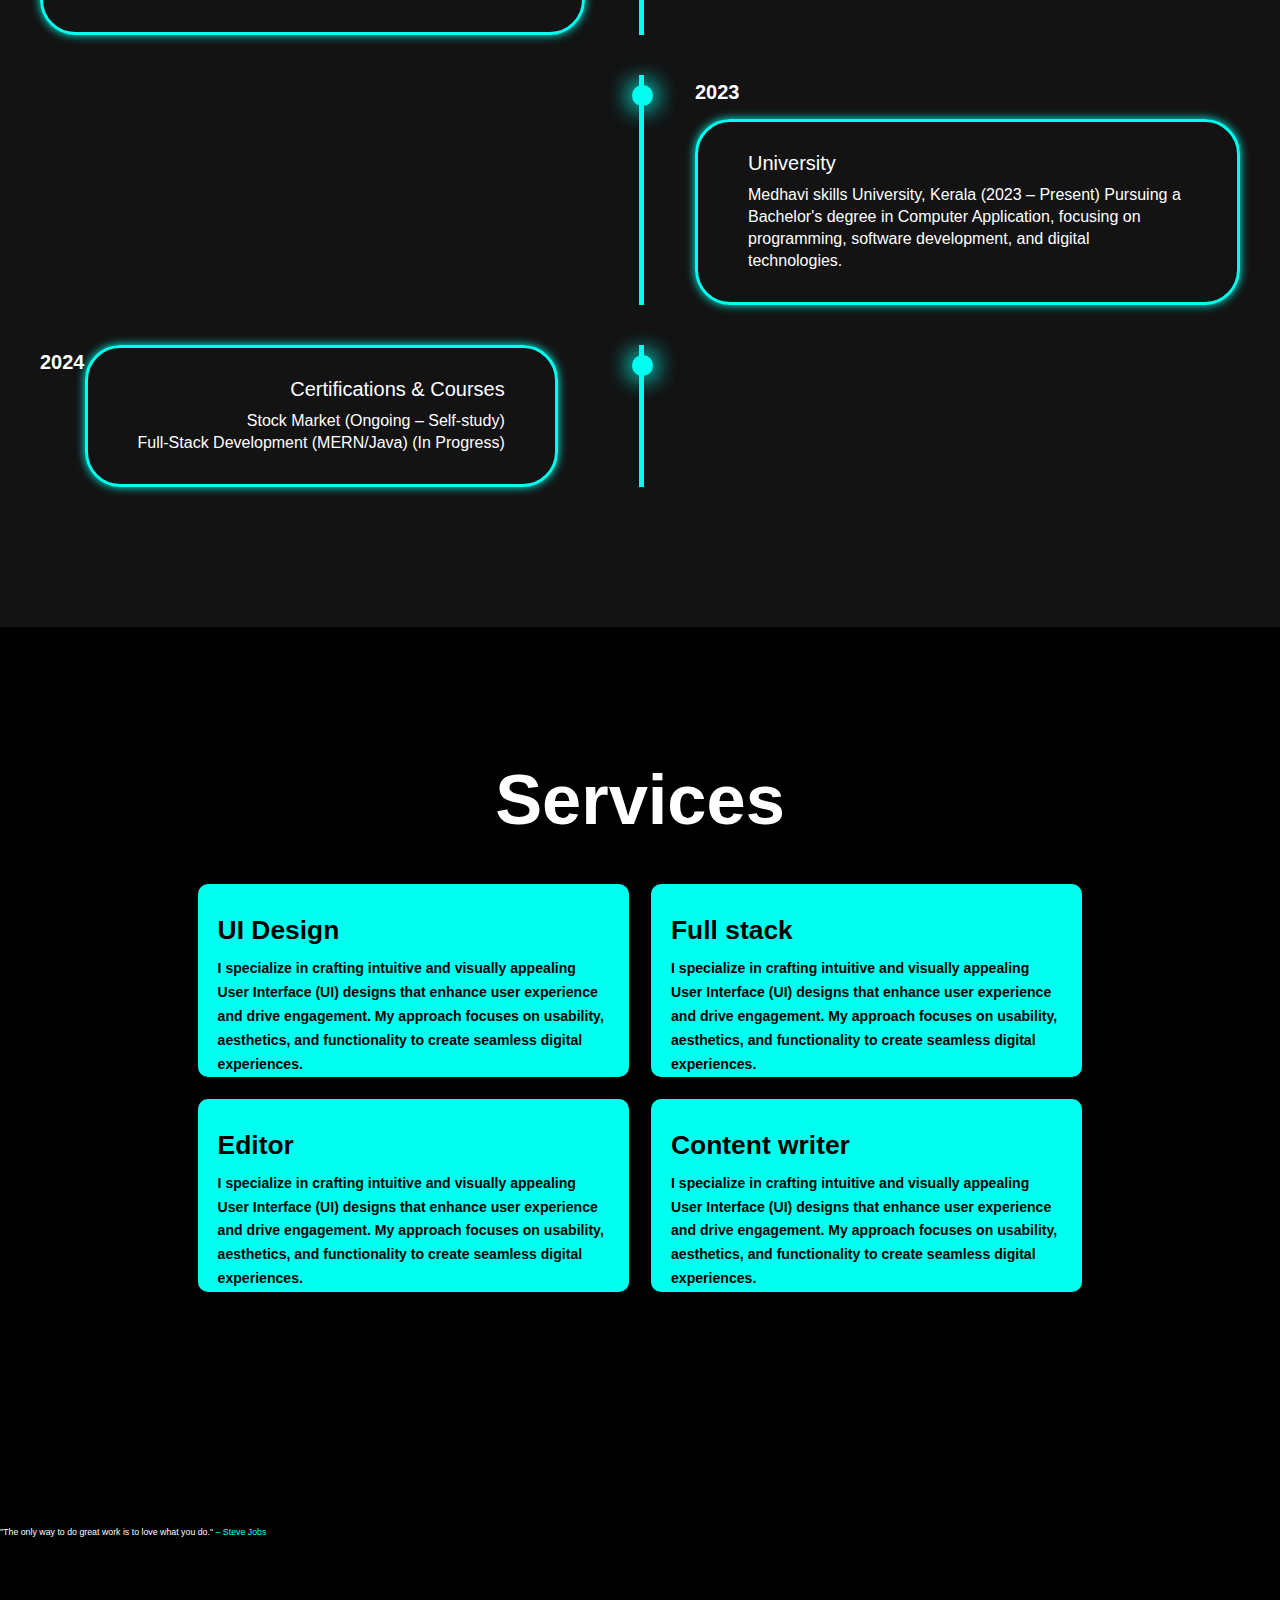
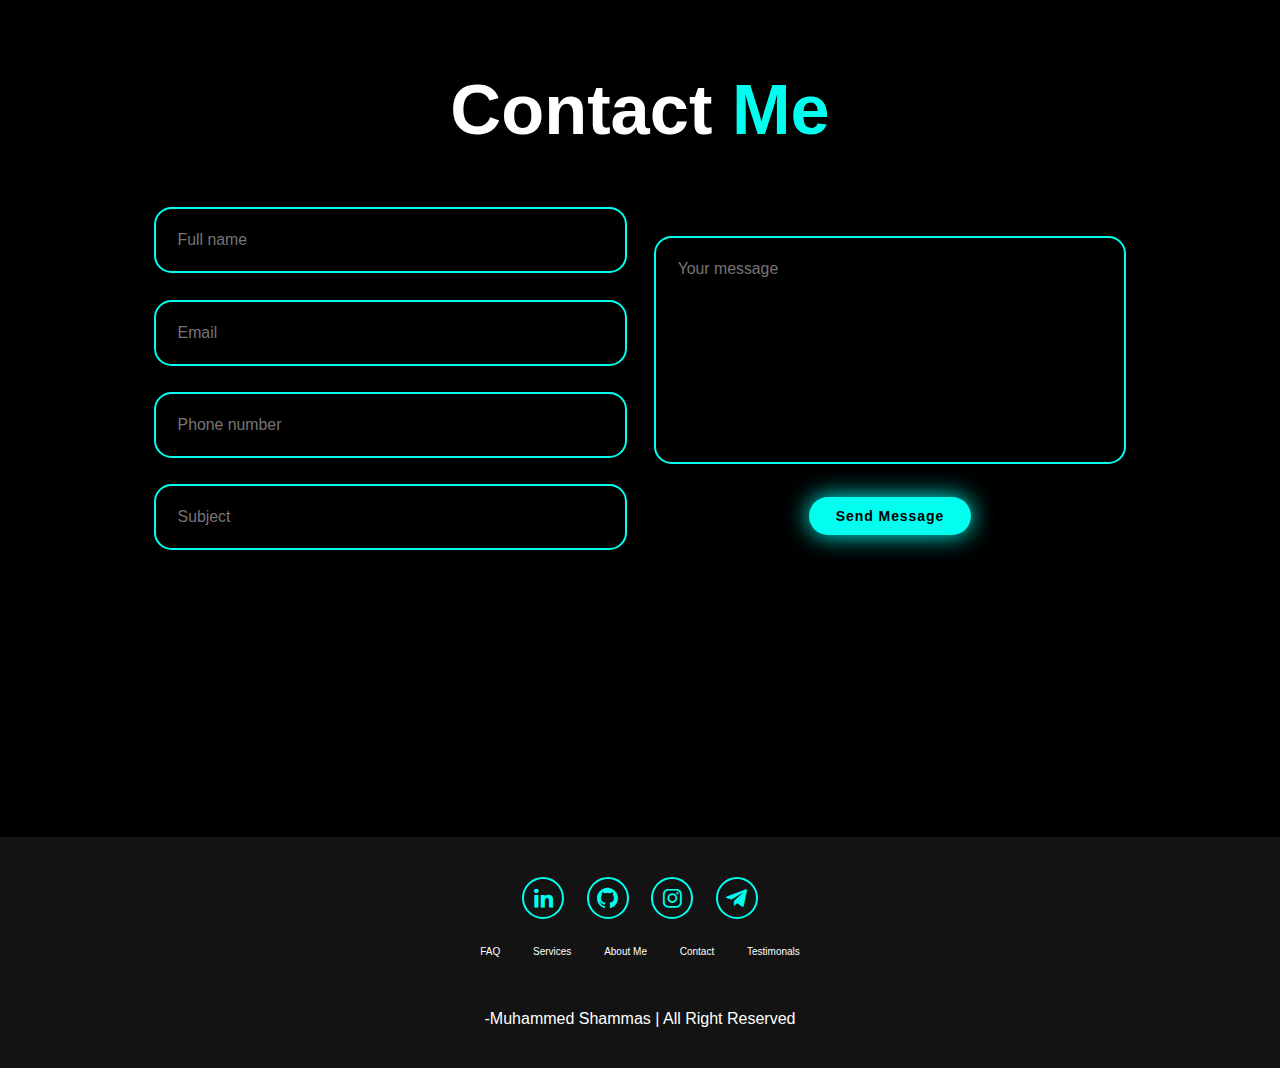
==== commit 5e0574da: "Update index.html" ====
--- a/index.html
+++ b/index.html
@@ -149,84 +149,11 @@
     </div>
 </section>
 
- <section class="testimonials" id="testimonials">
-    <div class="testimonials-box">
-        <h2 class="heading">Testimonals</h2>
-
-        <div class="wrapper">
-            <div class="testimonial-item">
-                <img src="hebin.jpg" alt="Hebin">
-                <h2>Hebin</h2>
-                <div class="rating">
-                    
-                    <i class='bx bxs-star'
-                    id="staar"></i>
-                    <i class='bx bxs-star'
-                    id="staar"></i>
-                    <i class='bx bxs-star'
-                    id="staar"></i>
-                    <i class='bx bxs-star'
-                    id="staar"></i>
-                    <i class='bx bxs-star'
-                    id="staar"></i>
-
-                </div>
-                
-                <p>I specialize in crafting intuitive and visually appealing User Interface (UI) designs
-                    that enhance user experience and drive engagement. My approach focuses on usability,
-                     aesthetics, and functionality to create seamless digital experiences.</p>
-            </div>
-        
-            <div class="testimonial-item">
-                <img src="/musthafa.jpg" alt="">
-                <h2>Musthafa</h2>
-                <div class="rating">
-                    <i class='bx bxs-star'
-                    id="staar"></i>
-                    <i class='bx bxs-star'
-                    id="staar"></i>
-                    <i class='bx bxs-star'
-                    id="staar"></i>
-                    <i class='bx bxs-star'
-                    id="staar"></i>
-                    <i class='bx bxs-star'
-                    id="staar"></i>
-
-                </div>
-                <p>"Shammas is a passionate and ambitious entrepreneur with a strong vision for integrating technology into business. His dedication to learning and adapting to new skills, from digital marketing to coding and design, sets him apart. Whether it's managing his dropshipping business on Instagram or diving into full-stack development, he approaches every challenge with determination. His ability to balance college, self-improvement, and business growth is truly inspiring. If you're looking for someone who is driven, hardworking, and always striving for excellence, Shammas is the person to watch!"
-
-
-
-
-
-
-
-                </p>
-            </div>
-            <div class="testimonial-item">
-                <img src="/basith.jpg" alt="">
-                <h2>Basith</h2>
-                <div class="rating">
-                    <i class='bx bxs-star'
-                    id="staar"></i>
-                    <i class='bx bxs-star'
-                    id="staar"></i>
-                    <i class='bx bxs-star'
-                    id="staar"></i>
-                    <i class='bx bxs-star'
-                    id="staar"></i>
-                    <i class='bx bxs-star'
-                    id="staar"></i>
-
-                </div>
-                <p>I specialize in crafting intuitive and visually appealing User Interface (UI) designs
-                    that enhance user experience and drive engagement. My approach focuses on usability,
-                     aesthetics, and functionality to create seamless digital experiences.</p>
-            </div>
-        </div>
-    </div>
- </section>
-
+<p class="quote">
+    "The only way to do great work is to love what you do."
+    <span class="author">– Steve Jobs</span>
+  </p>
+  
     <section class="contact" id="contact">
         <h2 class="heading">Contact <span>Me</span>
         </h2>
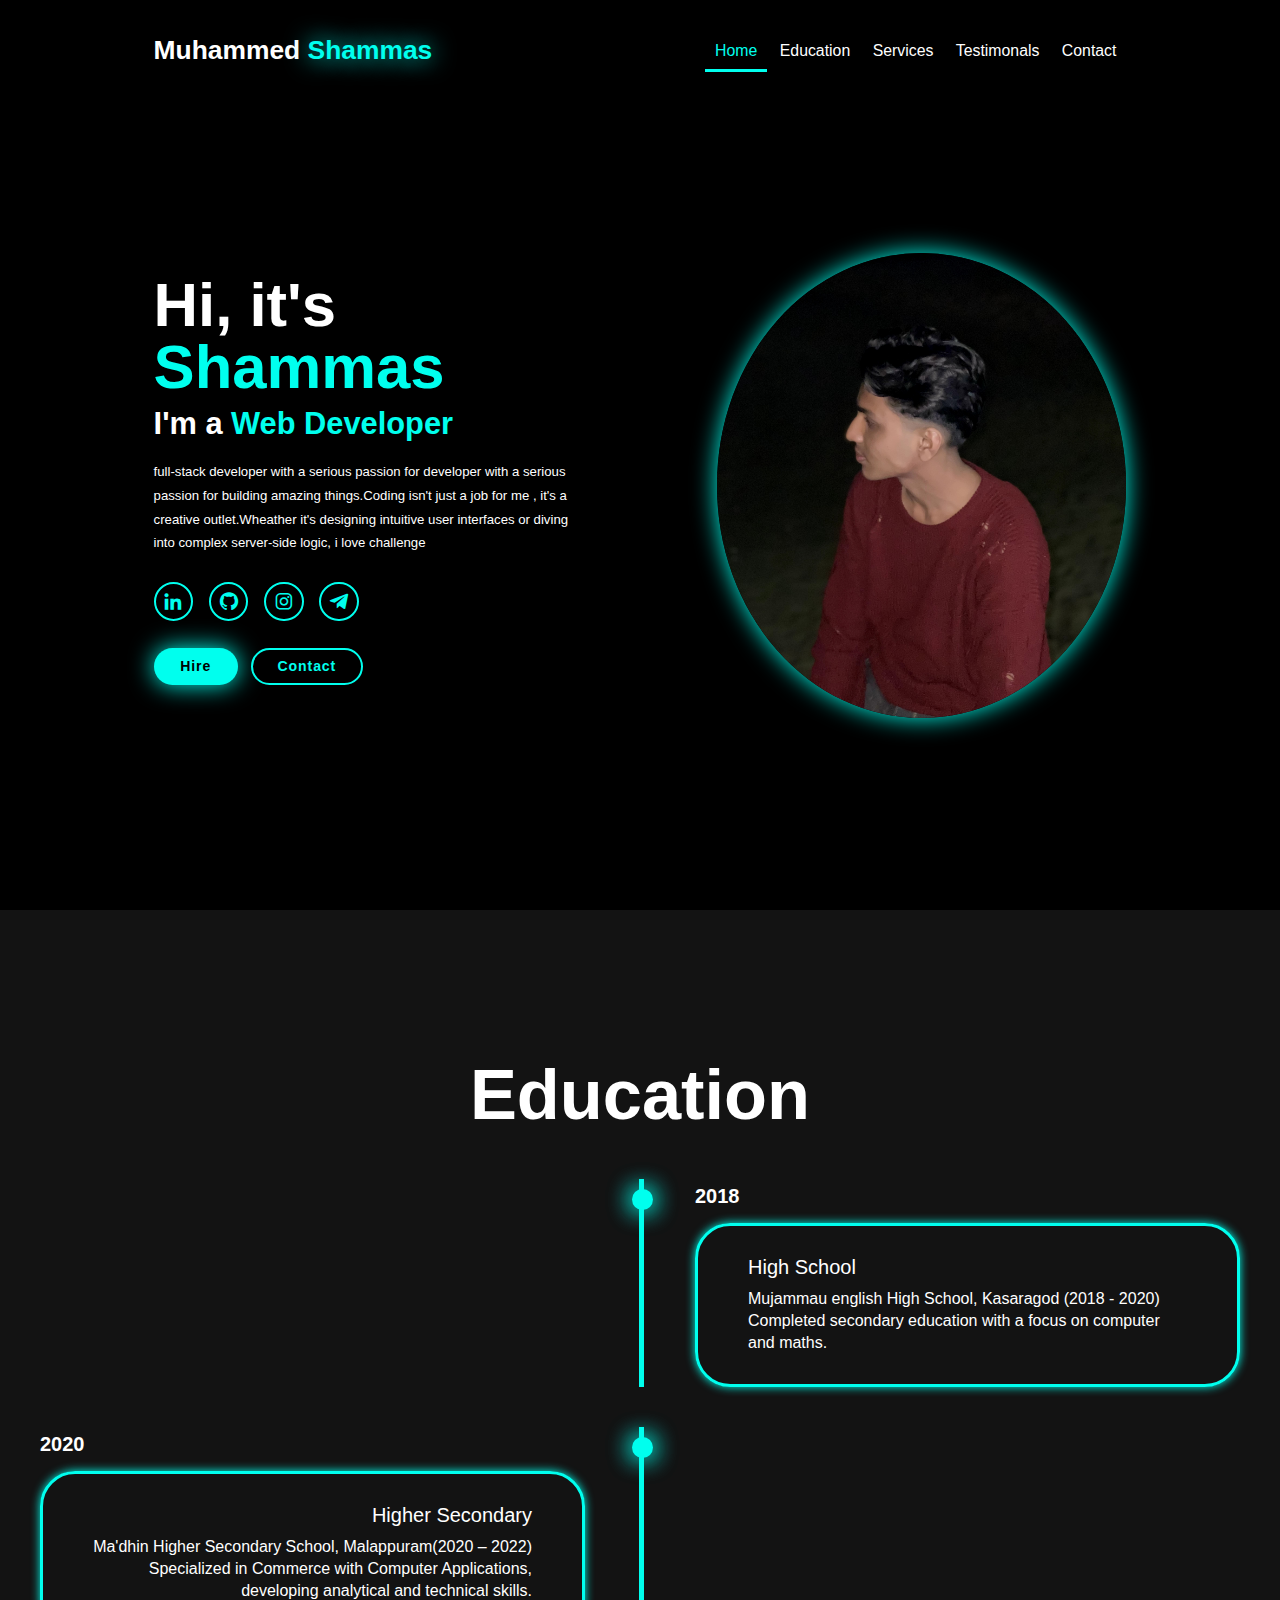
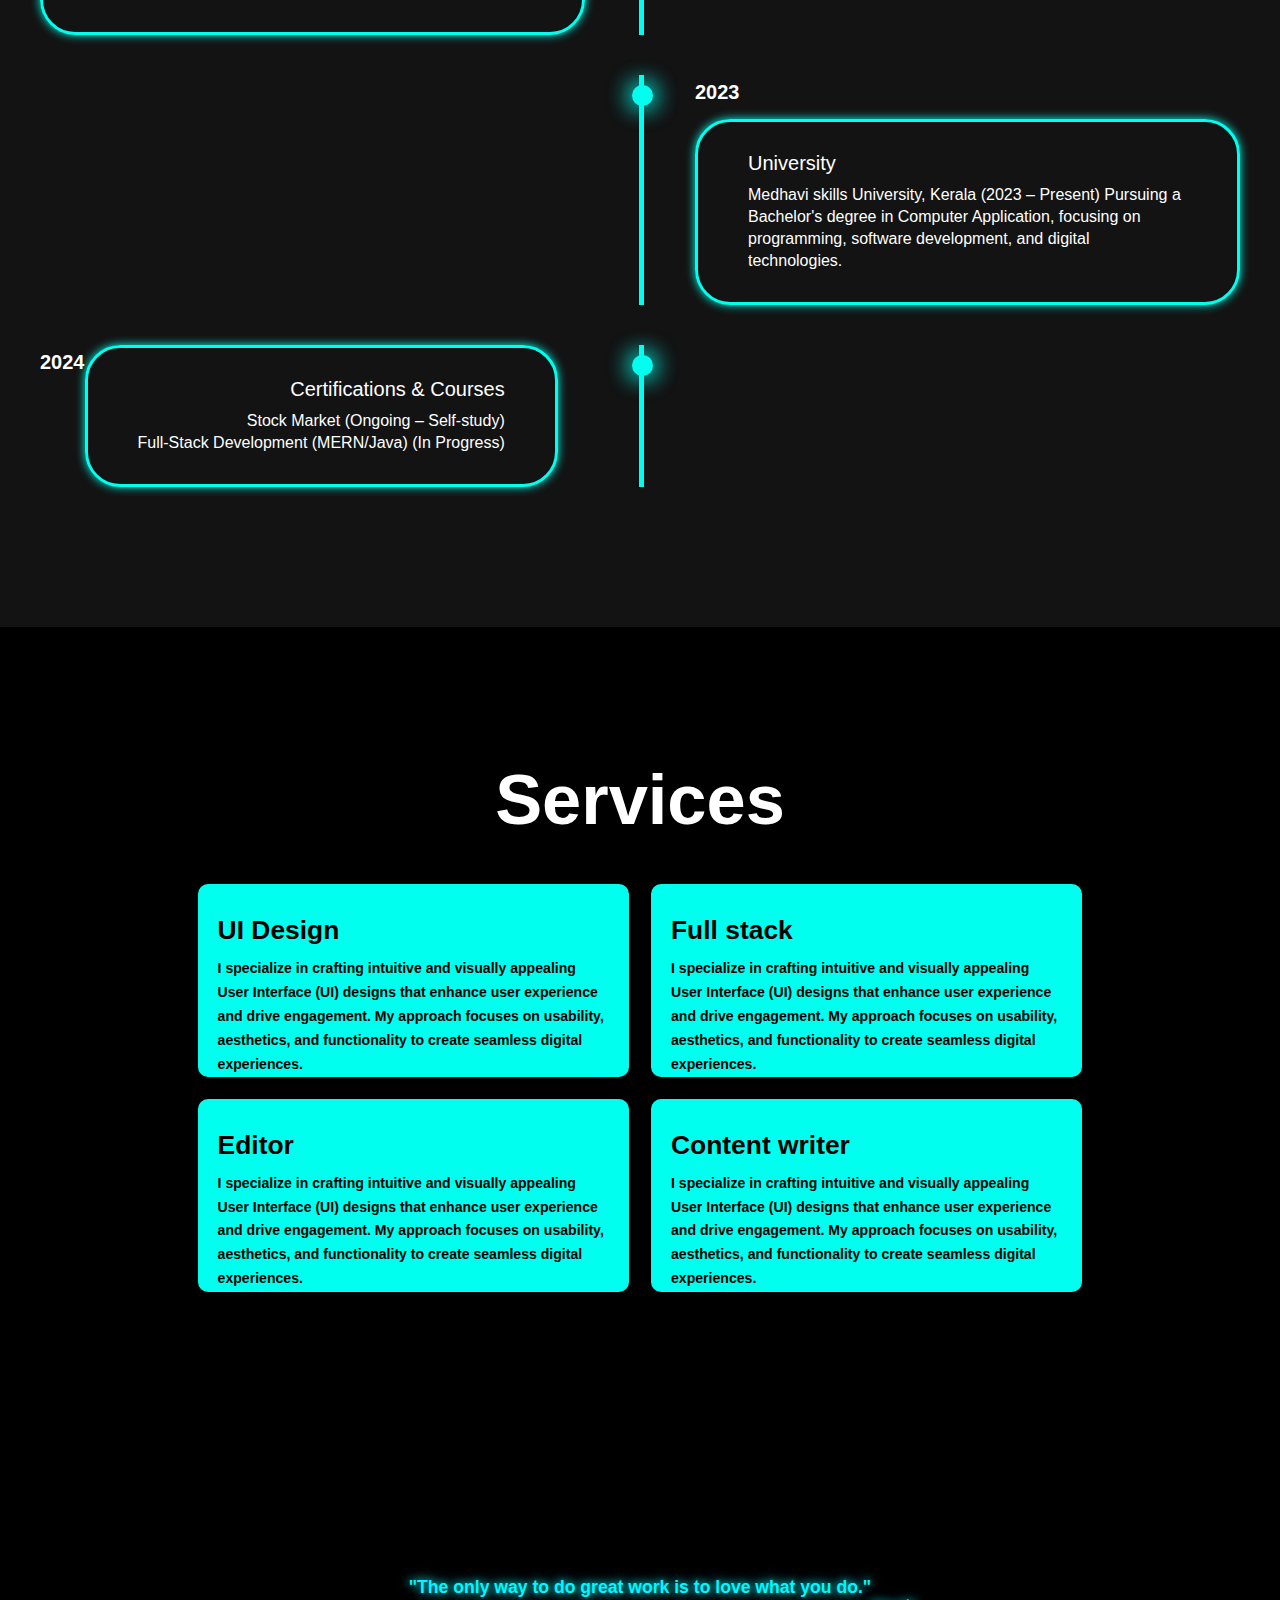
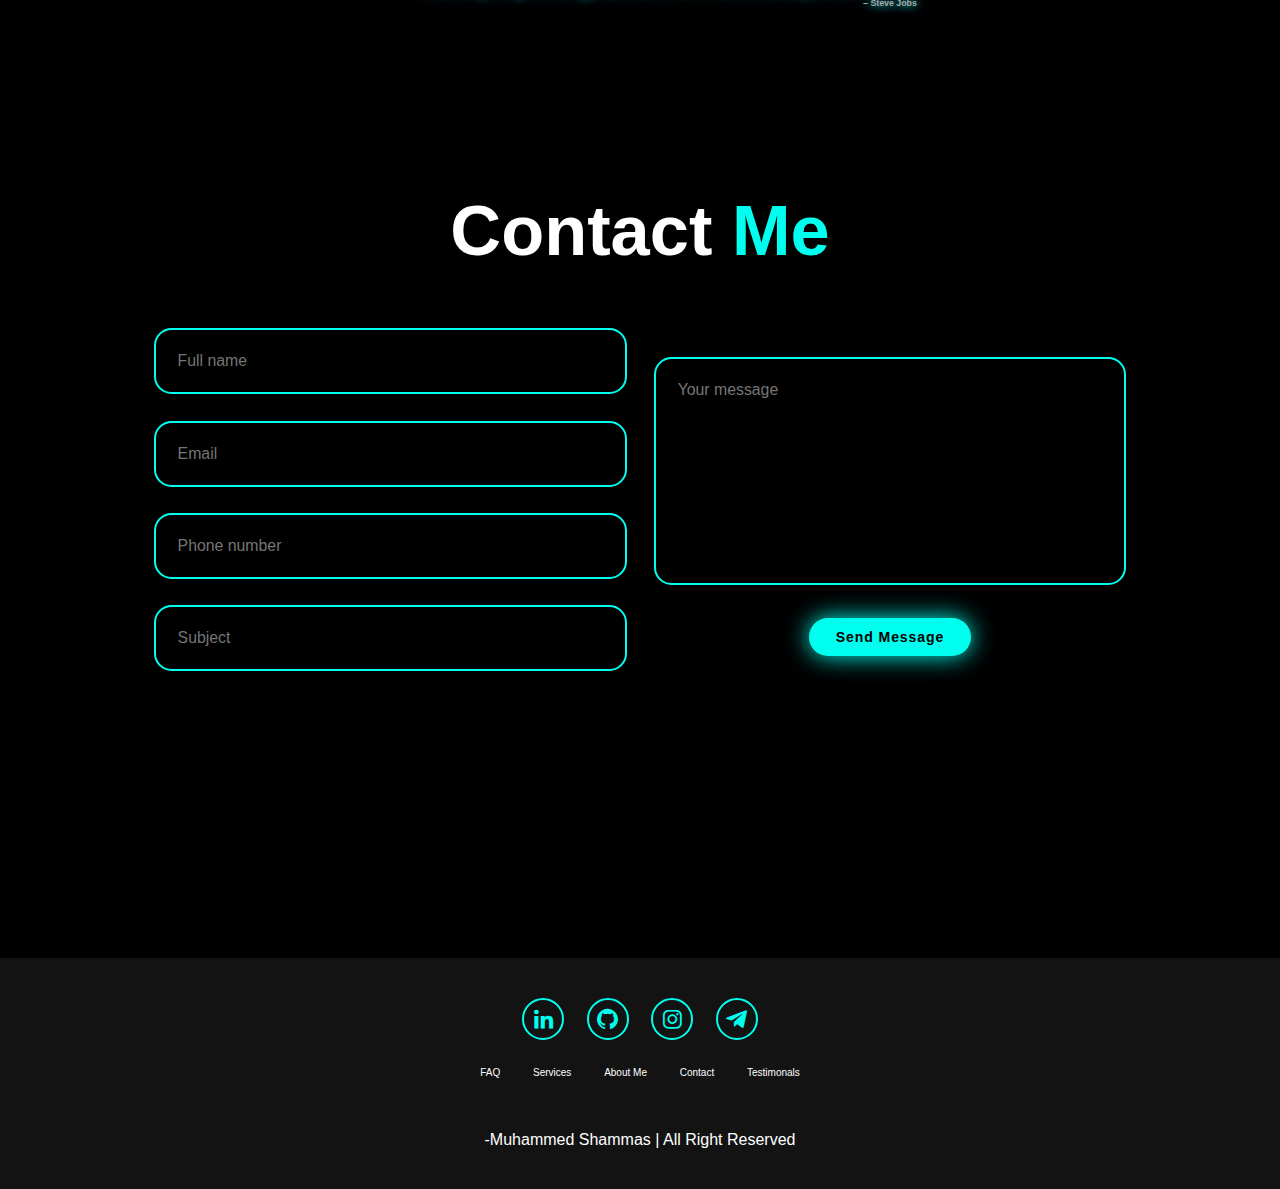
==== commit 9c193284: "Update index.html" ====
--- a/index.html
+++ b/index.html
@@ -46,7 +46,7 @@
         </div>
     </div>
             <div class="home-img">
-             <img src="../shammas.jpg" alt="">
+             <img src="shammas.jpg" alt="">
           </div>
     </section>
 
--- a/style.css
+++ b/style.css
@@ -668,3 +668,23 @@
 
     }
 }
+
+.quote {
+    font-size: 2rem;  
+  font-weight: bold;
+  text-align: center;
+  color: #00f7ff;
+  text-shadow: 0 0 8px #00f7ff, 0 0 16px rgba(0, 247, 255, 0.5);
+  margin: 50px auto;
+  max-width: 60%;
+
+  }
+  .author{
+    display: block;
+  font-size: 1rem;
+  color: #aaa;
+  padding-left: 500px;
+  
+  
+  
+  }
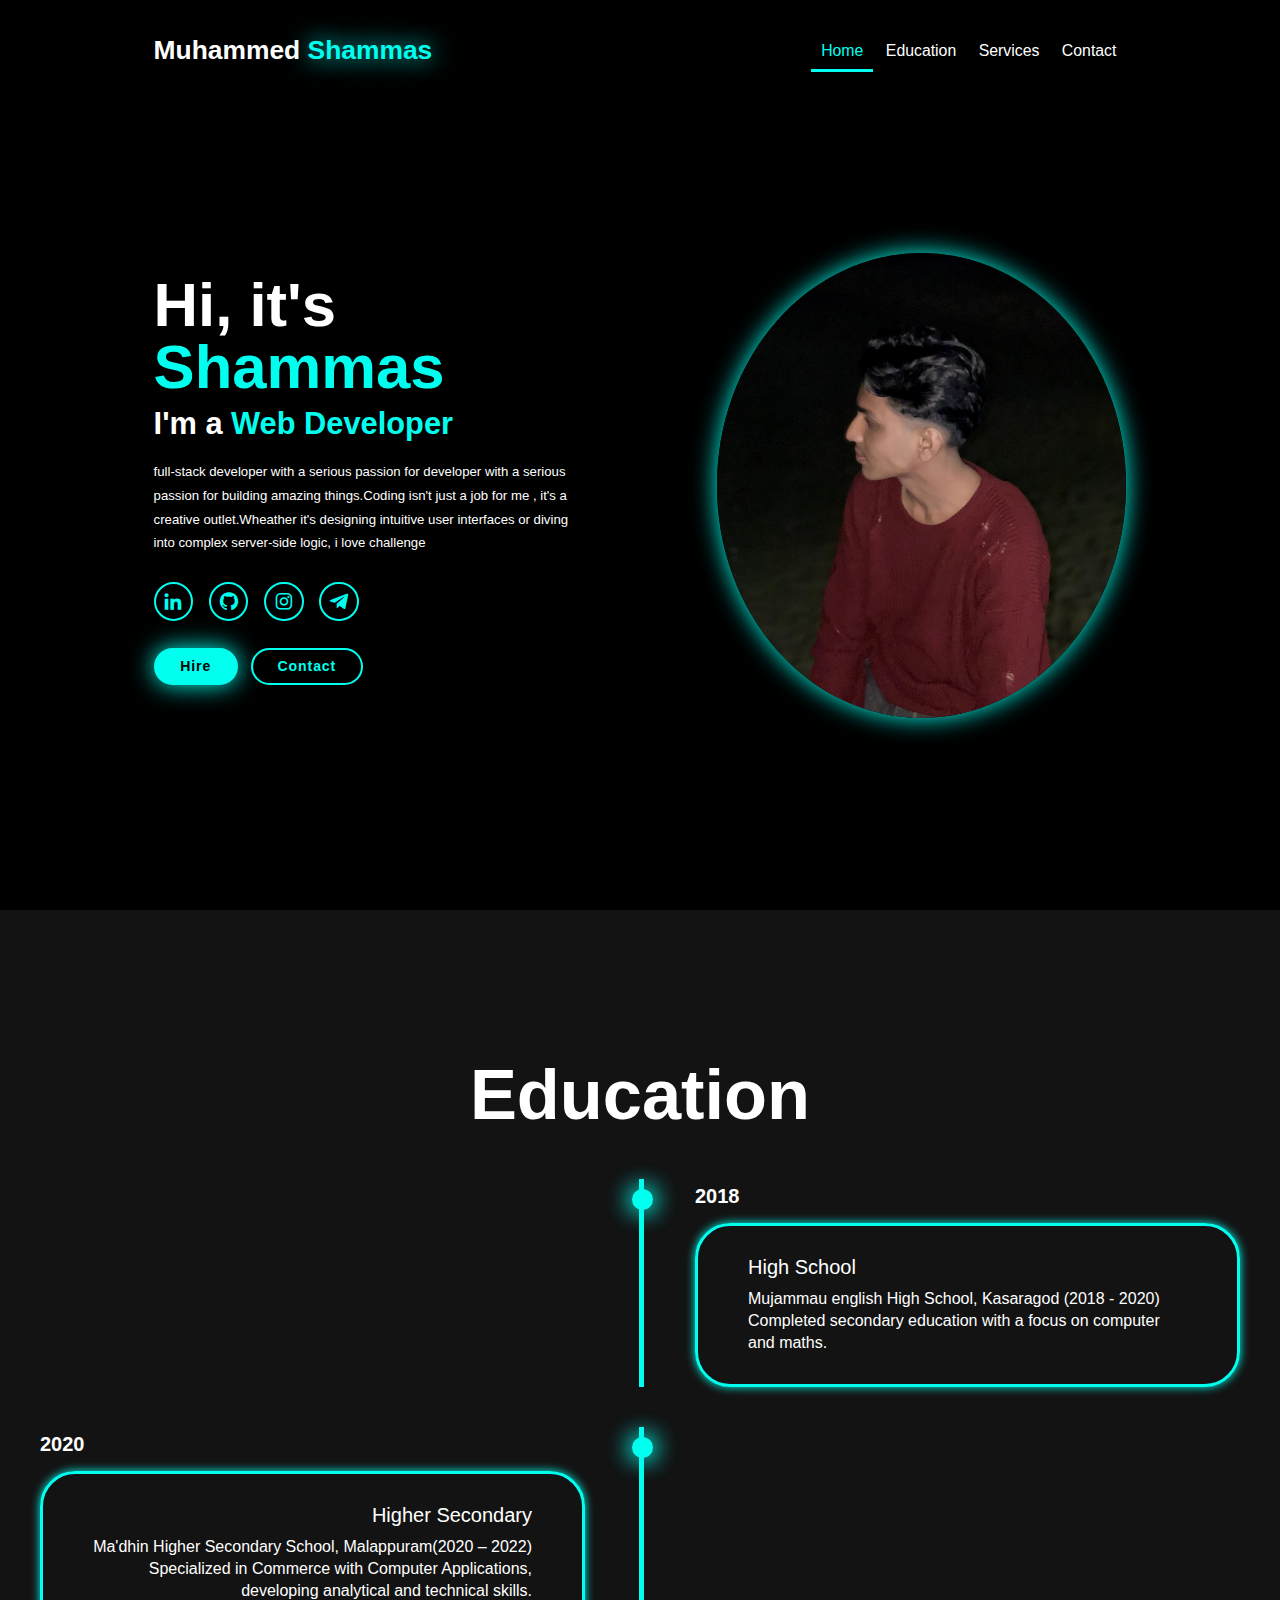
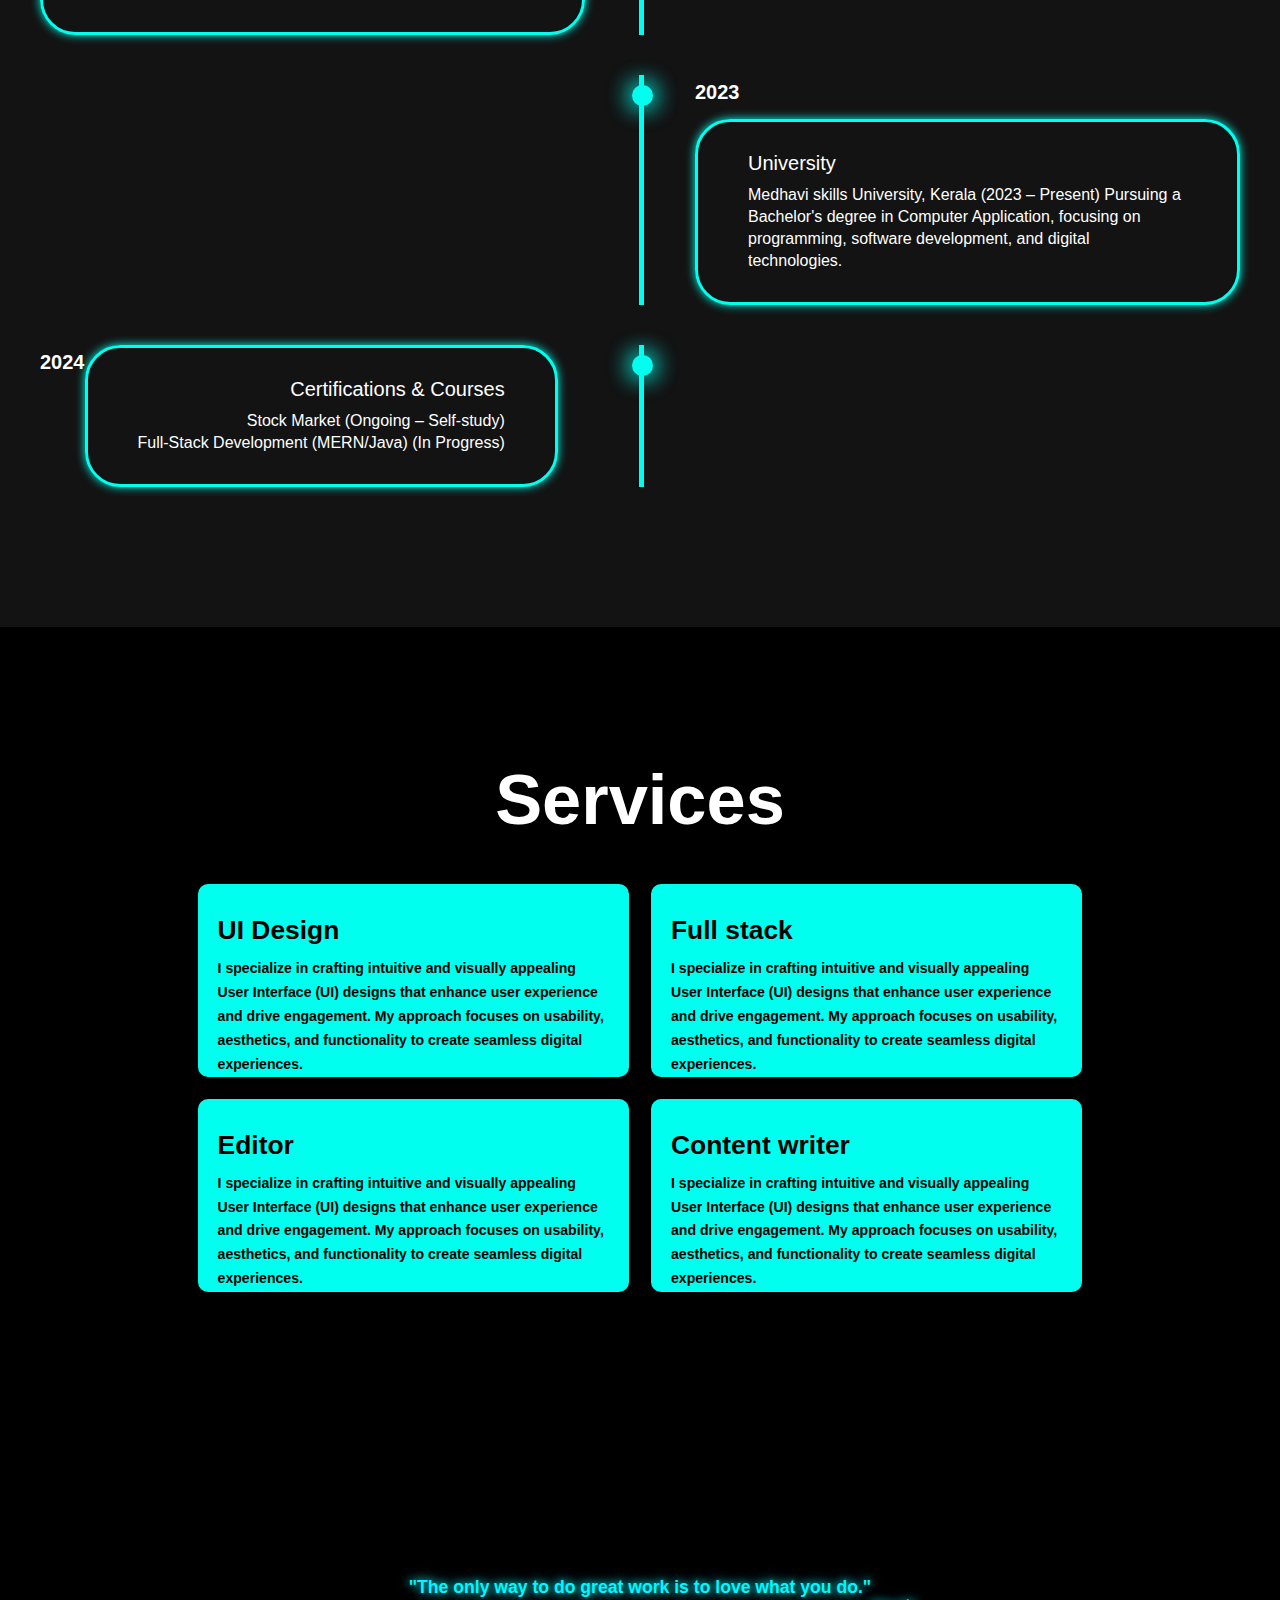
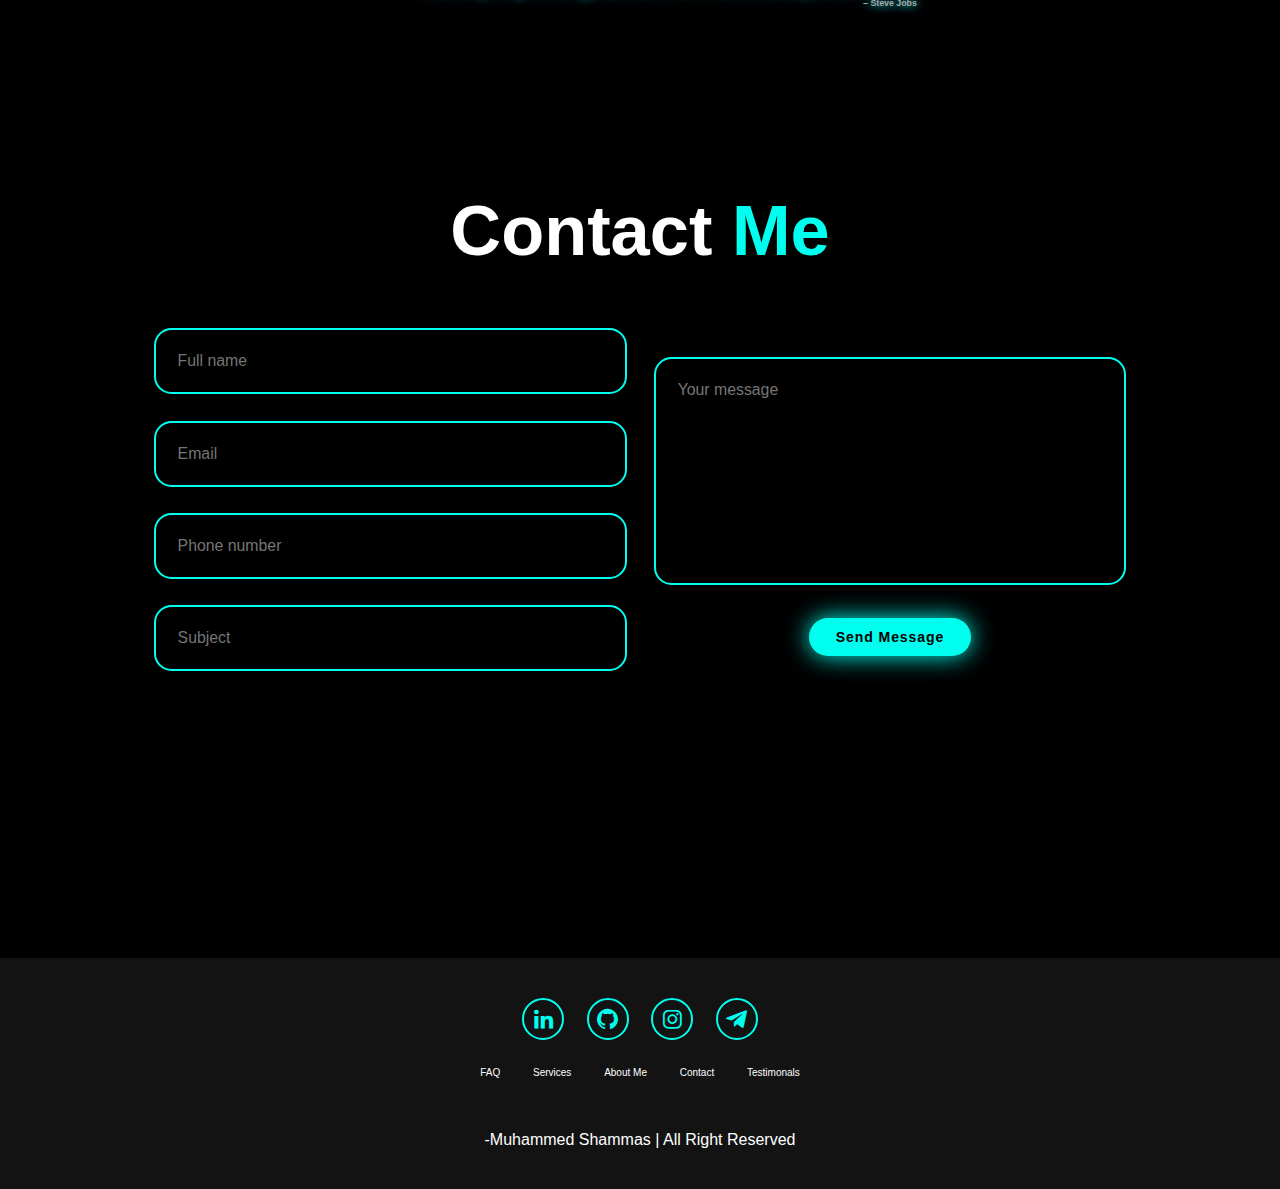
==== commit 2c65aefc: "Update index.html" ====
--- a/index.html
+++ b/index.html
@@ -19,7 +19,6 @@
                 <a href="#home" class="active">Home</a>
                 <a href="#education">Education</a>
                 <a href="#services">Services</a>
-                <a href="#testimonials">Testimonals</a>
                 <a href="#contact">Contact</a>
                 
             </nav>
